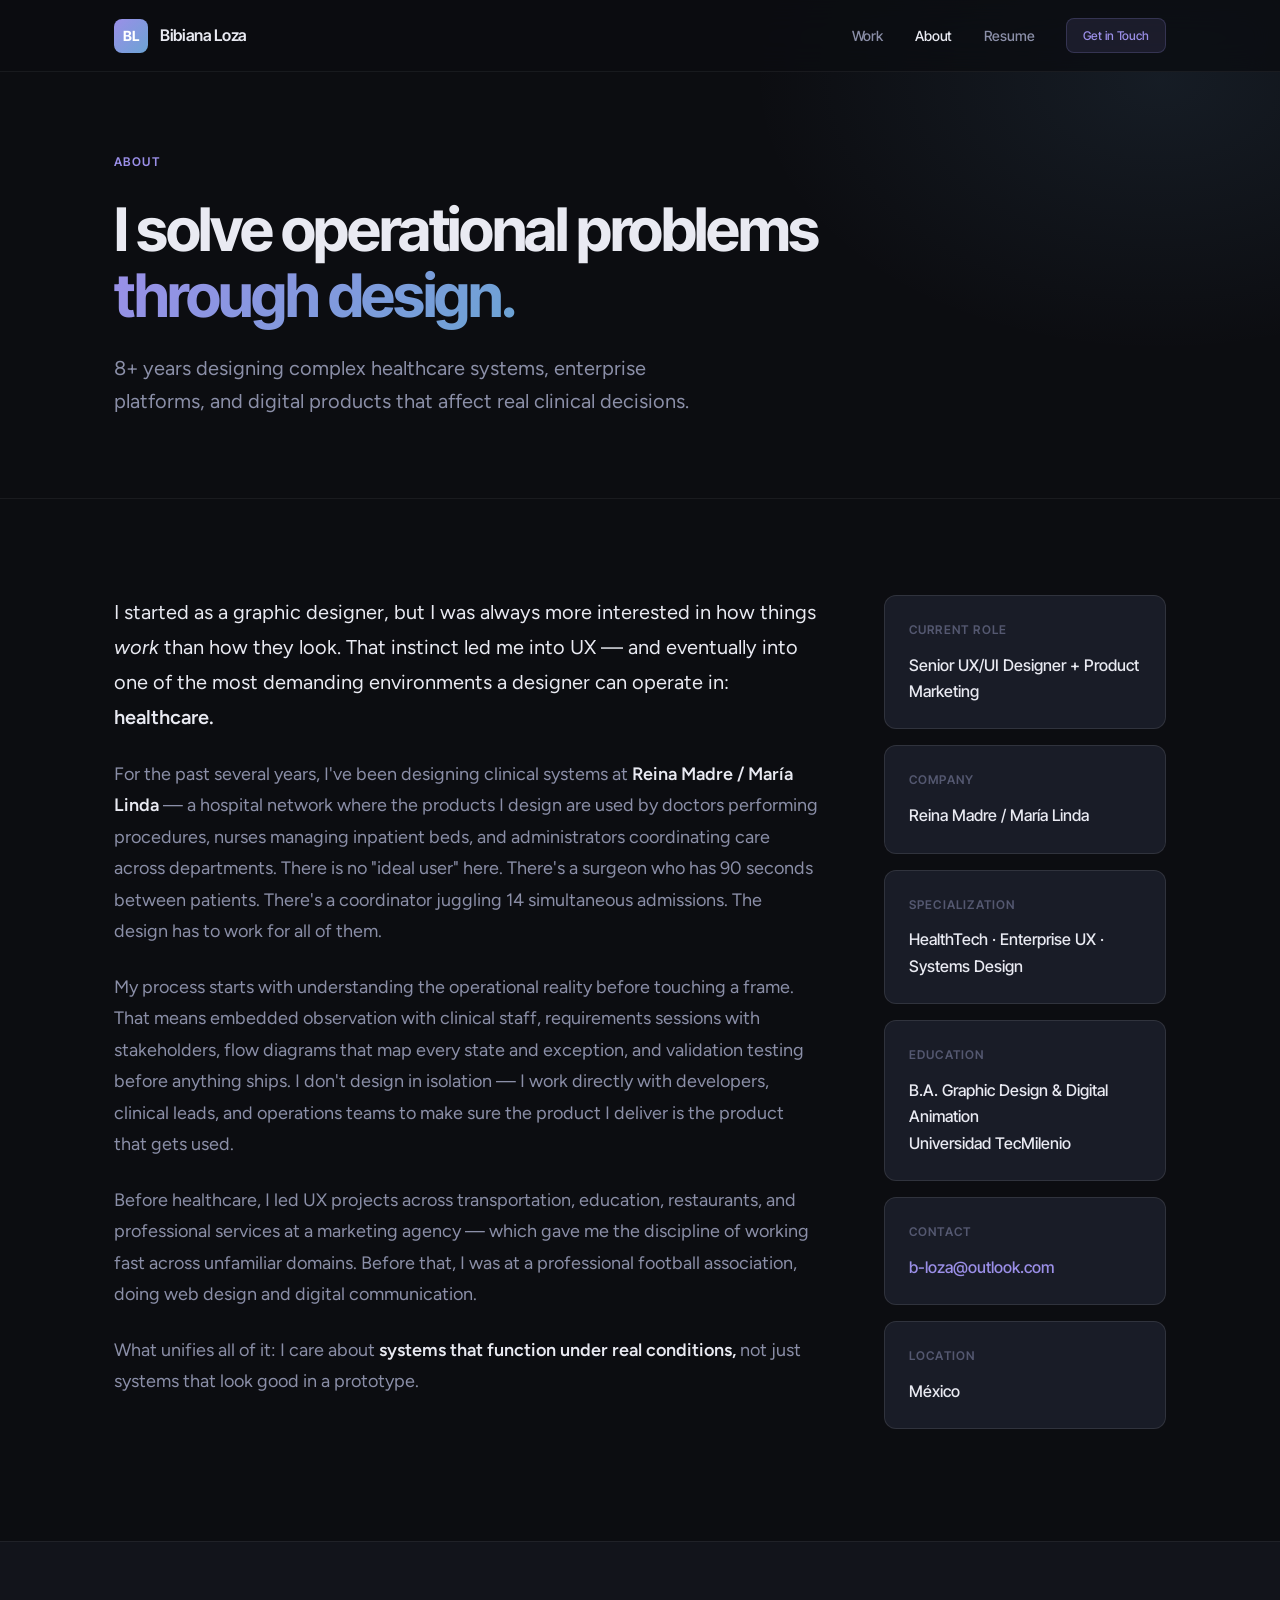
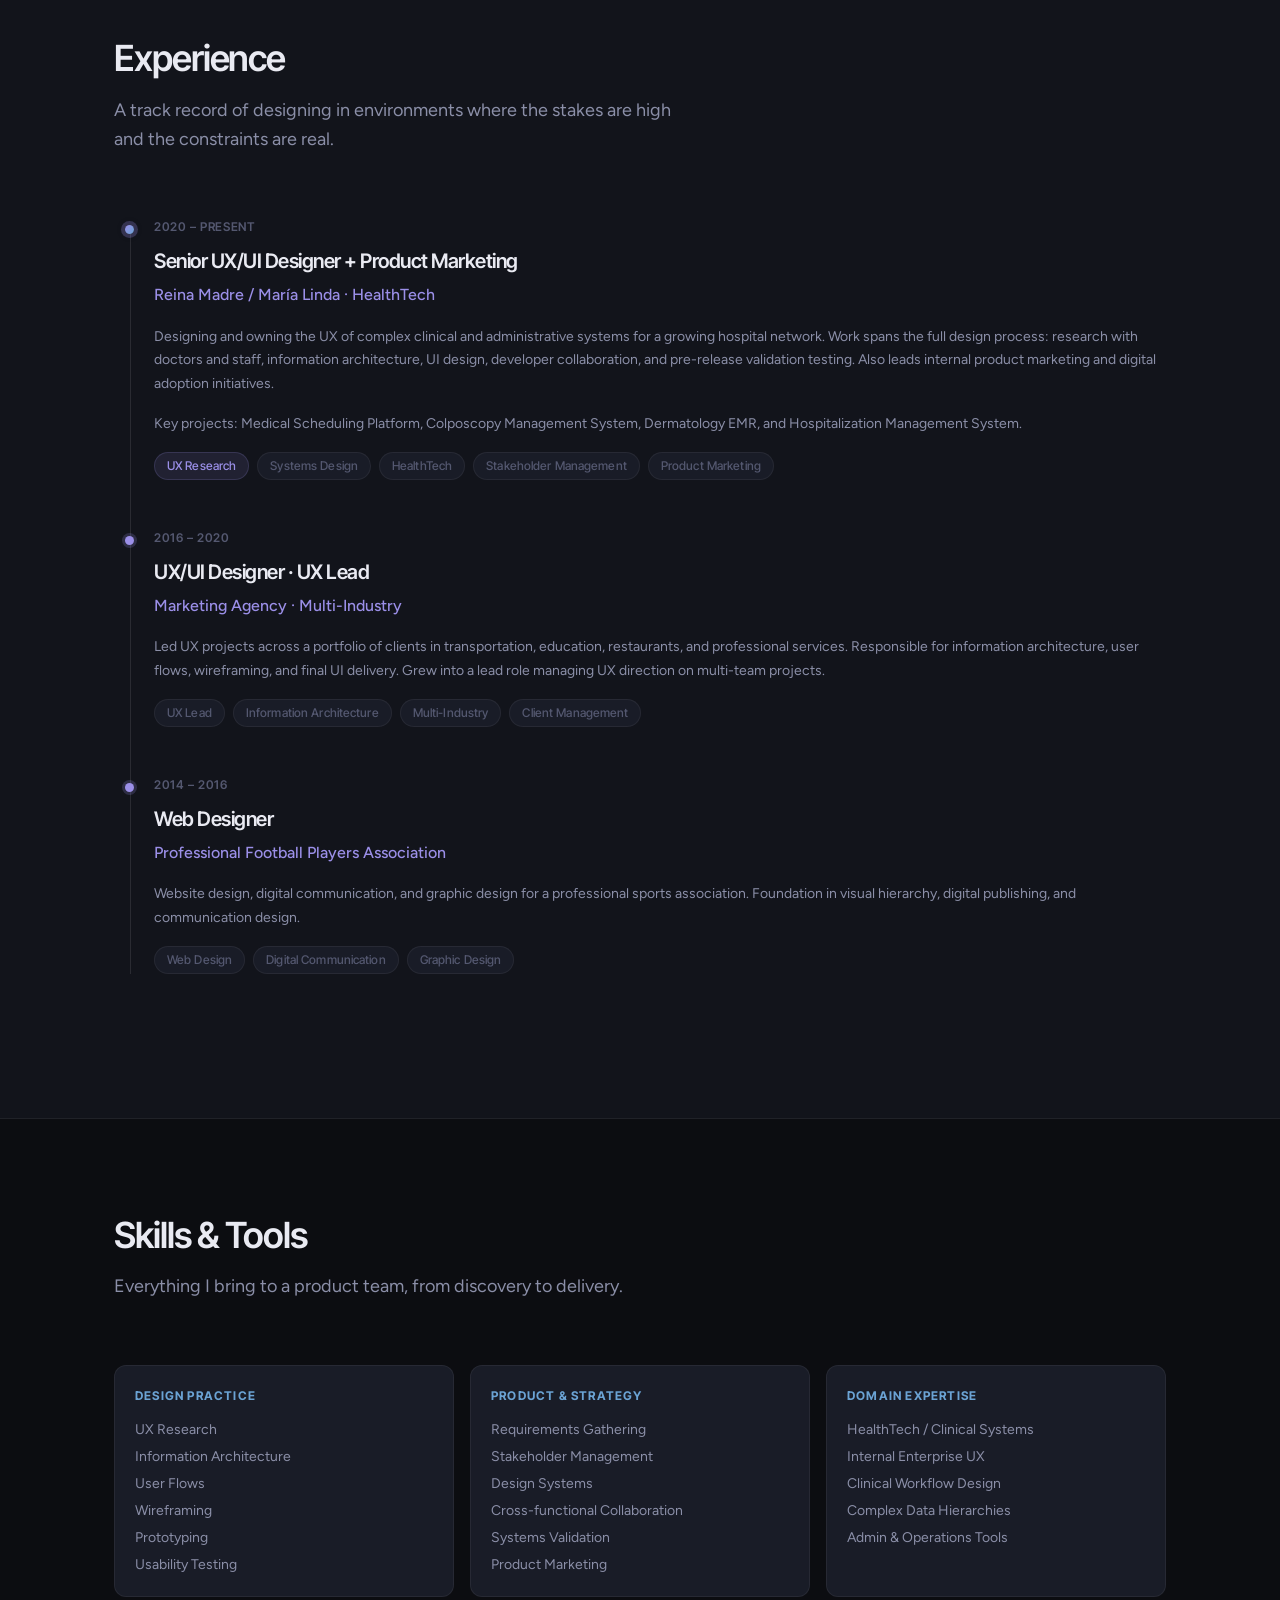
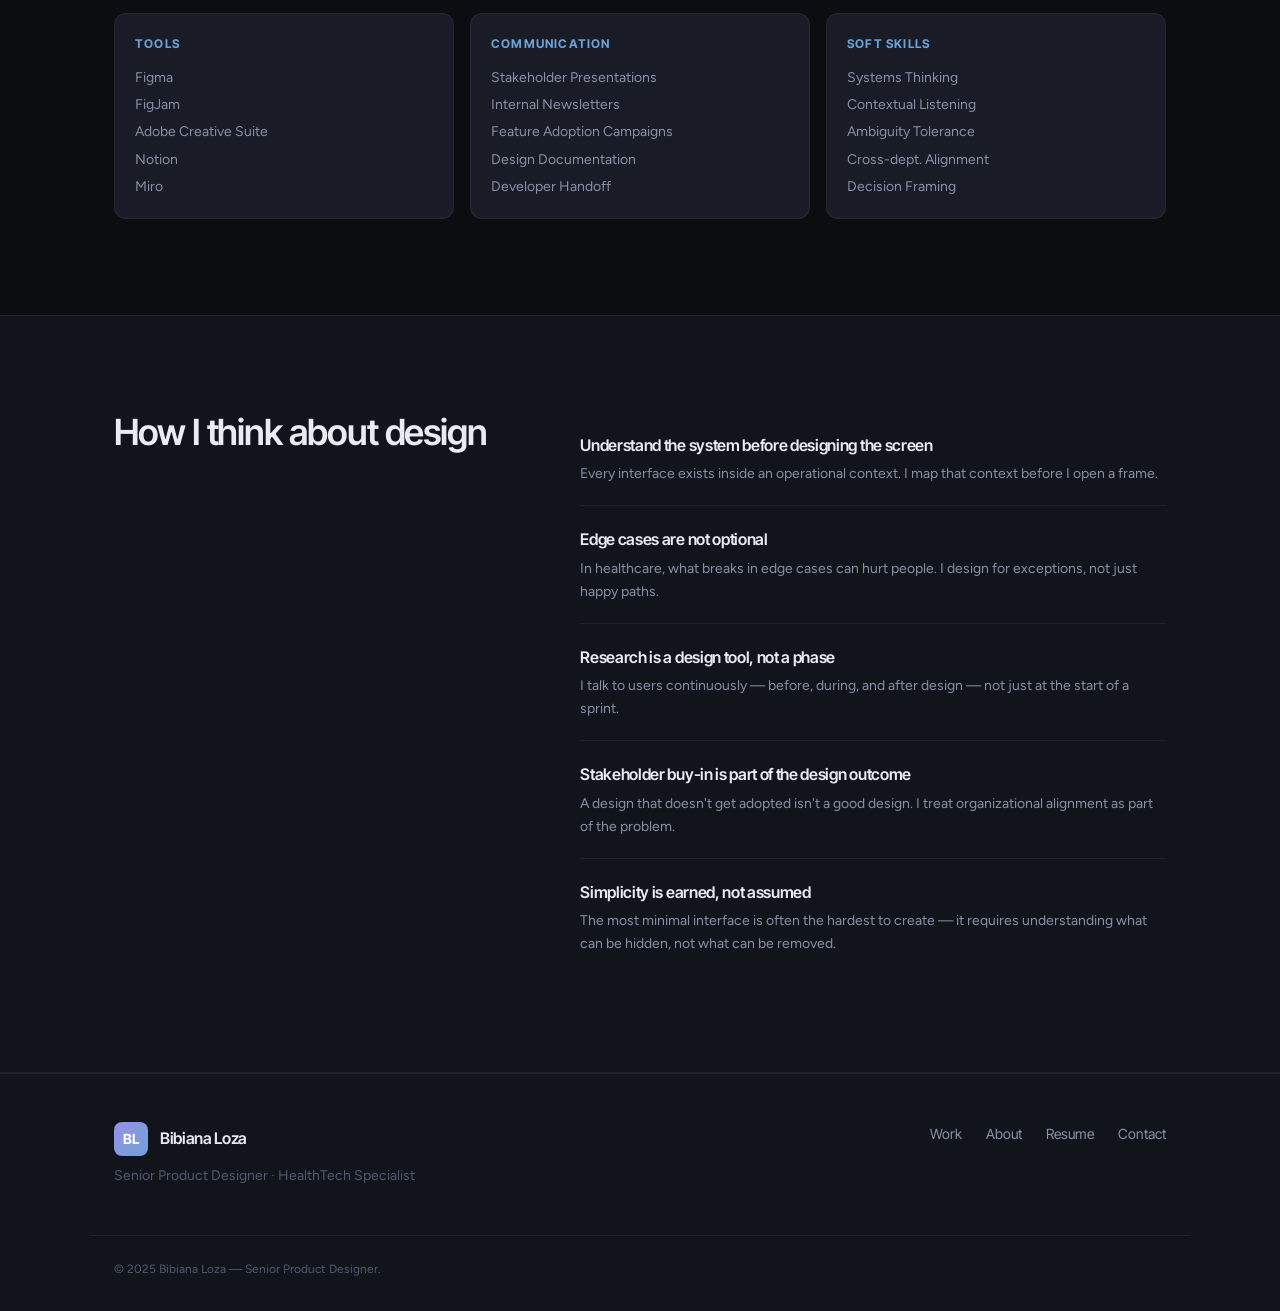
==== about.html @ f8660adf "[feature] Add basic portfolio structure" ====
<!DOCTYPE html>
<html lang="en">
<head>
  <meta charset="UTF-8">
  <meta name="viewport" content="width=device-width, initial-scale=1.0">
  <meta name="description" content="About Bibiana Loza — Senior Product Designer with 8+ years designing healthcare platforms, clinical workflows, and enterprise systems.">
  <title>About — Bibiana Loza</title>
  <link rel="preconnect" href="https://fonts.googleapis.com">
  <link rel="preconnect" href="https://fonts.gstatic.com" crossorigin>
  <link href="https://fonts.googleapis.com/css2?family=Inter+Tight:ital,wght@0,300;0,400;0,500;0,600;0,700;1,400&family=Figtree:wght@300;400;500;600;700&display=swap" rel="stylesheet">
  <link rel="stylesheet" href="css/design-system.css">
  <link rel="stylesheet" href="css/styles.css">
</head>
<body>

  <nav class="nav" id="nav">
    <div class="container nav__inner">
      <a href="index.html" class="nav__logo">
        <span class="nav__logo-mark">BL</span>
        <span class="nav__logo-name">Bibiana Loza</span>
      </a>
      <div class="nav__links">
        <a href="index.html#work" class="nav__link">Work</a>
        <a href="about.html" class="nav__link active">About</a>
        <a href="resume.html" class="nav__link">Resume</a>
        <a href="mailto:b-loza@outlook.com" class="btn btn--accent btn--sm">Get in Touch</a>
      </div>
      <button class="nav__toggle" id="navToggle" aria-label="Toggle navigation" aria-expanded="false">
        <span></span><span></span><span></span>
      </button>
    </div>
  </nav>

  <div class="nav__mobile" id="navMobile">
    <a href="index.html#work" class="nav__link">Work</a>
    <a href="about.html" class="nav__link">About</a>
    <a href="resume.html" class="nav__link">Resume</a>
    <a href="mailto:b-loza@outlook.com" class="btn btn--primary">Get in Touch</a>
  </div>

  <!-- ── Page Hero ───────────────────────────────────────────── -->
  <section class="page-hero">
    <div class="page-hero__bg"></div>
    <div class="container">
      <p class="page-hero__eyebrow fade-in">About</p>
      <h1 class="page-hero__title fade-in fade-in--delay-1">
        I solve operational problems<br>
        <span class="text-gradient">through design.</span>
      </h1>
      <p class="page-hero__sub fade-in fade-in--delay-2">
        8+ years designing complex healthcare systems, enterprise platforms,
        and digital products that affect real clinical decisions.
      </p>
    </div>
  </section>

  <!-- ── About Narrative ─────────────────────────────────────── -->
  <section class="section">
    <div class="container">
      <div class="about-grid">
        <div class="about-text fade-in">
          <p>
            I started as a graphic designer, but I was always more interested in how
            things <em>work</em> than how they look. That instinct led me into UX — and eventually
            into one of the most demanding environments a designer can operate in: <strong>healthcare.</strong>
          </p>
          <p>
            For the past several years, I've been designing clinical systems at
            <strong>Reina Madre / María Linda</strong> — a hospital network where the products I design
            are used by doctors performing procedures, nurses managing inpatient beds, and
            administrators coordinating care across departments. There is no "ideal user" here.
            There's a surgeon who has 90 seconds between patients. There's a coordinator
            juggling 14 simultaneous admissions. The design has to work for all of them.
          </p>
          <p>
            My process starts with understanding the operational reality before touching a
            frame. That means embedded observation with clinical staff, requirements sessions
            with stakeholders, flow diagrams that map every state and exception, and
            validation testing before anything ships. I don't design in isolation —
            I work directly with developers, clinical leads, and operations teams to make
            sure the product I deliver is the product that gets used.
          </p>
          <p>
            Before healthcare, I led UX projects across transportation, education, restaurants,
            and professional services at a marketing agency — which gave me the discipline of
            working fast across unfamiliar domains. Before that, I was at a professional
            football association, doing web design and digital communication.
          </p>
          <p>
            What unifies all of it: I care about <strong>systems that function under real conditions,</strong>
            not just systems that look good in a prototype.
          </p>
        </div>
        <aside class="about-sidebar fade-in fade-in--delay-1">
          <div class="info-card">
            <div class="info-card__label">Current Role</div>
            <div class="info-card__value">Senior UX/UI Designer + Product Marketing</div>
          </div>
          <div class="info-card">
            <div class="info-card__label">Company</div>
            <div class="info-card__value">Reina Madre / María Linda</div>
          </div>
          <div class="info-card">
            <div class="info-card__label">Specialization</div>
            <div class="info-card__value">HealthTech · Enterprise UX · Systems Design</div>
          </div>
          <div class="info-card">
            <div class="info-card__label">Education</div>
            <div class="info-card__value">B.A. Graphic Design & Digital Animation<br>Universidad TecMilenio</div>
          </div>
          <div class="info-card">
            <div class="info-card__label">Contact</div>
            <div class="info-card__value"><a href="mailto:b-loza@outlook.com">b-loza@outlook.com</a></div>
          </div>
          <div class="info-card">
            <div class="info-card__label">Location</div>
            <div class="info-card__value">México</div>
          </div>
        </aside>
      </div>
    </div>
  </section>

  <!-- ── Experience Timeline ─────────────────────────────────── -->
  <section class="section section--alt">
    <div class="container">
      <div class="section__header fade-in">
        <h2 class="section__title">Experience</h2>
        <p class="section__sub">A track record of designing in environments where the stakes are high and the constraints are real.</p>
      </div>

      <div class="timeline fade-in">

        <div class="timeline-item timeline-item--current">
          <div class="timeline-item__period">2020 – Present</div>
          <div class="timeline-item__role">Senior UX/UI Designer + Product Marketing</div>
          <div class="timeline-item__company">Reina Madre / María Linda · HealthTech</div>
          <p class="timeline-item__desc">
            Designing and owning the UX of complex clinical and administrative systems for a growing
            hospital network. Work spans the full design process: research with doctors and staff,
            information architecture, UI design, developer collaboration, and pre-release validation testing.
            Also leads internal product marketing and digital adoption initiatives.
          </p>
          <p class="timeline-item__desc">
            Key projects: Medical Scheduling Platform, Colposcopy Management System,
            Dermatology EMR, and Hospitalization Management System.
          </p>
          <div class="timeline-item__tags">
            <span class="tag tag--purple">UX Research</span>
            <span class="tag">Systems Design</span>
            <span class="tag">HealthTech</span>
            <span class="tag">Stakeholder Management</span>
            <span class="tag">Product Marketing</span>
          </div>
        </div>

        <div class="timeline-item">
          <div class="timeline-item__period">2016 – 2020</div>
          <div class="timeline-item__role">UX/UI Designer · UX Lead</div>
          <div class="timeline-item__company">Marketing Agency · Multi-Industry</div>
          <p class="timeline-item__desc">
            Led UX projects across a portfolio of clients in transportation, education, restaurants,
            and professional services. Responsible for information architecture, user flows,
            wireframing, and final UI delivery. Grew into a lead role managing UX direction
            on multi-team projects.
          </p>
          <div class="timeline-item__tags">
            <span class="tag">UX Lead</span>
            <span class="tag">Information Architecture</span>
            <span class="tag">Multi-Industry</span>
            <span class="tag">Client Management</span>
          </div>
        </div>

        <div class="timeline-item">
          <div class="timeline-item__period">2014 – 2016</div>
          <div class="timeline-item__role">Web Designer</div>
          <div class="timeline-item__company">Professional Football Players Association</div>
          <p class="timeline-item__desc">
            Website design, digital communication, and graphic design for a professional
            sports association. Foundation in visual hierarchy, digital publishing,
            and communication design.
          </p>
          <div class="timeline-item__tags">
            <span class="tag">Web Design</span>
            <span class="tag">Digital Communication</span>
            <span class="tag">Graphic Design</span>
          </div>
        </div>

      </div>
    </div>
  </section>

  <!-- ── Skills ──────────────────────────────────────────────── -->
  <section class="section">
    <div class="container">
      <div class="section__header fade-in">
        <h2 class="section__title">Skills &amp; Tools</h2>
        <p class="section__sub">Everything I bring to a product team, from discovery to delivery.</p>
      </div>

      <div class="skills-grid fade-in">
        <div class="skill-group">
          <div class="skill-group__title">Design Practice</div>
          <ul class="skill-group__list">
            <li class="skill-group__item">UX Research</li>
            <li class="skill-group__item">Information Architecture</li>
            <li class="skill-group__item">User Flows</li>
            <li class="skill-group__item">Wireframing</li>
            <li class="skill-group__item">Prototyping</li>
            <li class="skill-group__item">Usability Testing</li>
          </ul>
        </div>
        <div class="skill-group">
          <div class="skill-group__title">Product &amp; Strategy</div>
          <ul class="skill-group__list">
            <li class="skill-group__item">Requirements Gathering</li>
            <li class="skill-group__item">Stakeholder Management</li>
            <li class="skill-group__item">Design Systems</li>
            <li class="skill-group__item">Cross-functional Collaboration</li>
            <li class="skill-group__item">Systems Validation</li>
            <li class="skill-group__item">Product Marketing</li>
          </ul>
        </div>
        <div class="skill-group">
          <div class="skill-group__title">Domain Expertise</div>
          <ul class="skill-group__list">
            <li class="skill-group__item">HealthTech / Clinical Systems</li>
            <li class="skill-group__item">Internal Enterprise UX</li>
            <li class="skill-group__item">Clinical Workflow Design</li>
            <li class="skill-group__item">Complex Data Hierarchies</li>
            <li class="skill-group__item">Admin &amp; Operations Tools</li>
          </ul>
        </div>
        <div class="skill-group">
          <div class="skill-group__title">Tools</div>
          <ul class="skill-group__list">
            <li class="skill-group__item">Figma</li>
            <li class="skill-group__item">FigJam</li>
            <li class="skill-group__item">Adobe Creative Suite</li>
            <li class="skill-group__item">Notion</li>
            <li class="skill-group__item">Miro</li>
          </ul>
        </div>
        <div class="skill-group">
          <div class="skill-group__title">Communication</div>
          <ul class="skill-group__list">
            <li class="skill-group__item">Stakeholder Presentations</li>
            <li class="skill-group__item">Internal Newsletters</li>
            <li class="skill-group__item">Feature Adoption Campaigns</li>
            <li class="skill-group__item">Design Documentation</li>
            <li class="skill-group__item">Developer Handoff</li>
          </ul>
        </div>
        <div class="skill-group">
          <div class="skill-group__title">Soft Skills</div>
          <ul class="skill-group__list">
            <li class="skill-group__item">Systems Thinking</li>
            <li class="skill-group__item">Contextual Listening</li>
            <li class="skill-group__item">Ambiguity Tolerance</li>
            <li class="skill-group__item">Cross-dept. Alignment</li>
            <li class="skill-group__item">Decision Framing</li>
          </ul>
        </div>
      </div>
    </div>
  </section>

  <!-- ── Design Philosophy ────────────────────────────────────── -->
  <section class="section section--alt">
    <div class="container">
      <div class="two-col">
        <div class="two-col__left fade-in">
          <h2 class="section__title">How I think about design</h2>
        </div>
        <div class="two-col__right fade-in fade-in--delay-1">
          <div class="capabilities-list">
            <div class="capability-item">
              <span class="capability-item__label">Understand the system before designing the screen</span>
              <span class="capability-item__detail">Every interface exists inside an operational context. I map that context before I open a frame.</span>
            </div>
            <div class="capability-item">
              <span class="capability-item__label">Edge cases are not optional</span>
              <span class="capability-item__detail">In healthcare, what breaks in edge cases can hurt people. I design for exceptions, not just happy paths.</span>
            </div>
            <div class="capability-item">
              <span class="capability-item__label">Research is a design tool, not a phase</span>
              <span class="capability-item__detail">I talk to users continuously — before, during, and after design — not just at the start of a sprint.</span>
            </div>
            <div class="capability-item">
              <span class="capability-item__label">Stakeholder buy-in is part of the design outcome</span>
              <span class="capability-item__detail">A design that doesn't get adopted isn't a good design. I treat organizational alignment as part of the problem.</span>
            </div>
            <div class="capability-item">
              <span class="capability-item__label">Simplicity is earned, not assumed</span>
              <span class="capability-item__detail">The most minimal interface is often the hardest to create — it requires understanding what can be hidden, not what can be removed.</span>
            </div>
          </div>
        </div>
      </div>
    </div>
  </section>

  <!-- ── Footer ─────────────────────────────────────────────── -->
  <footer class="footer">
    <div class="container footer__inner">
      <div class="footer__left">
        <a href="index.html" class="nav__logo">
          <span class="nav__logo-mark">BL</span>
          <span class="nav__logo-name">Bibiana Loza</span>
        </a>
        <p class="footer__tagline">Senior Product Designer · HealthTech Specialist</p>
      </div>
      <nav class="footer__links">
        <a href="index.html#work">Work</a>
        <a href="about.html">About</a>
        <a href="resume.html">Resume</a>
        <a href="mailto:b-loza@outlook.com">Contact</a>
      </nav>
    </div>
    <div class="container footer__bottom">
      <p>© 2025 Bibiana Loza — Senior Product Designer.</p>
    </div>
  </footer>

  <script src="js/main.js"></script>
</body>
</html>
---- css/design-system.css ----
/* ================================================================
   DESIGN SYSTEM — BIBI LOZA PORTFOLIO
   ================================================================ */

:root {
  /* Backgrounds */
  --bg:           #0C0D11;
  --surface-1:    #12141B;
  --surface-2:    #191C27;
  --surface-3:    #222535;

  /* Borders */
  --border-subtle: rgba(255,255,255,0.06);
  --border:        rgba(255,255,255,0.10);
  --border-strong: rgba(255,255,255,0.17);

  /* Text */
  --text-primary:   #E9EAF2;
  --text-secondary: #8B8FA8;
  --text-muted:     #545870;

  /* Accents */
  --purple:       #9B8FE8;
  --blue:         #6BA3D4;
  --purple-dim:   rgba(155,143,232,0.11);
  --blue-dim:     rgba(107,163,212,0.11);
  --purple-glow:  rgba(155,143,232,0.22);

  /* Gradient */
  --gradient: linear-gradient(135deg, #9B8FE8 0%, #6BA3D4 100%);

  /* Fonts */
  --font-display: 'Inter Tight', -apple-system, sans-serif;
  --font-body:    'Figtree', -apple-system, sans-serif;

  /* Scale */
  --text-xs:   0.75rem;
  --text-sm:   0.875rem;
  --text-base: 1rem;
  --text-lg:   1.125rem;
  --text-xl:   1.25rem;
  --text-2xl:  1.5rem;
  --text-3xl:  1.875rem;
  --text-4xl:  2.25rem;
  --text-5xl:  3rem;
  --text-6xl:  3.75rem;
  --text-7xl:  4.5rem;

  /* Spacing */
  --s1:  0.25rem;
  --s2:  0.5rem;
  --s3:  0.75rem;
  --s4:  1rem;
  --s5:  1.25rem;
  --s6:  1.5rem;
  --s8:  2rem;
  --s10: 2.5rem;
  --s12: 3rem;
  --s16: 4rem;
  --s20: 5rem;
  --s24: 6rem;
  --s32: 8rem;

  /* Radius */
  --r-sm:   4px;
  --r-md:   8px;
  --r-lg:   12px;
  --r-xl:   20px;
  --r-full: 9999px;

  /* Shadows */
  --shadow-sm: 0 1px 3px rgba(0,0,0,0.35);
  --shadow-md: 0 4px 16px rgba(0,0,0,0.45);
  --shadow-lg: 0 8px 32px rgba(0,0,0,0.55);
  --shadow-glow: 0 0 32px rgba(155,143,232,0.12);

  /* Motion */
  --ease: cubic-bezier(0.4,0,0.2,1);
  --fast:   150ms;
  --base:   220ms;
  --slow:   350ms;

  /* Layout */
  --container: 1100px;
  --nav-h:     72px;
}

/* ── Reset ──────────────────────────────────────────────────── */
*, *::before, *::after { box-sizing: border-box; margin: 0; padding: 0; }

html {
  scroll-behavior: smooth;
  -webkit-font-smoothing: antialiased;
  -moz-osx-font-smoothing: grayscale;
  text-rendering: optimizeLegibility;
}

body {
  background: var(--bg);
  color: var(--text-primary);
  font-family: var(--font-body);
  font-size: var(--text-base);
  line-height: 1.65;
}

img, svg { max-width: 100%; display: block; }
a { color: inherit; text-decoration: none; }
ul, ol { list-style: none; }
button { cursor: pointer; border: none; background: none; font: inherit; }

/* ── Utilities ──────────────────────────────────────────────── */
.text-gradient {
  background: var(--gradient);
  -webkit-background-clip: text;
  -webkit-text-fill-color: transparent;
  background-clip: text;
}

.text-purple { color: var(--purple); }
.text-blue   { color: var(--blue); }
.text-muted  { color: var(--text-muted); }
.text-secondary { color: var(--text-secondary); }

.font-display { font-family: var(--font-display); }

.hide-mobile { display: none; }
@media (min-width: 768px) { .hide-mobile { display: inline; } }
---- css/styles.css ----
/* ================================================================
   COMPONENT STYLES — BIBI LOZA PORTFOLIO
   ================================================================ */

/* ── Layout ─────────────────────────────────────────────────── */
.container {
  width: 100%;
  max-width: var(--container);
  margin: 0 auto;
  padding: 0 var(--s6);
}

.section {
  padding: var(--s24) 0;
}

.section--alt {
  background: var(--surface-1);
  border-top: 1px solid var(--border-subtle);
  border-bottom: 1px solid var(--border-subtle);
}

.section__header {
  margin-bottom: var(--s16);
  max-width: 560px;
}

.section__title {
  font-family: var(--font-display);
  font-size: var(--text-4xl);
  font-weight: 600;
  letter-spacing: -0.03em;
  line-height: 1.15;
  margin-bottom: var(--s4);
}

.section__sub {
  color: var(--text-secondary);
  font-size: var(--text-lg);
  line-height: 1.6;
}

/* ── Navigation ─────────────────────────────────────────────── */
.nav {
  position: fixed;
  top: 0;
  left: 0;
  right: 0;
  z-index: 100;
  height: var(--nav-h);
  background: rgba(12,13,17,0.80);
  backdrop-filter: blur(16px) saturate(160%);
  -webkit-backdrop-filter: blur(16px) saturate(160%);
  border-bottom: 1px solid var(--border-subtle);
  transition: background var(--base) var(--ease),
              border-color var(--base) var(--ease);
}

.nav.scrolled {
  background: rgba(12,13,17,0.95);
  border-color: var(--border);
}

.nav__inner {
  display: flex;
  align-items: center;
  justify-content: space-between;
  height: 100%;
}

.nav__logo {
  display: flex;
  align-items: center;
  gap: var(--s3);
  font-family: var(--font-display);
  font-weight: 600;
}

.nav__logo-mark {
  display: flex;
  align-items: center;
  justify-content: center;
  width: 34px;
  height: 34px;
  background: var(--gradient);
  border-radius: var(--r-md);
  font-size: var(--text-sm);
  font-weight: 700;
  color: #fff;
  letter-spacing: 0;
  flex-shrink: 0;
}

.nav__logo-name {
  font-size: var(--text-base);
  color: var(--text-primary);
  letter-spacing: -0.02em;
}

.nav__links {
  display: none;
  align-items: center;
  gap: var(--s8);
}

@media (min-width: 768px) {
  .nav__links { display: flex; }
}

.nav__link {
  font-size: var(--text-sm);
  font-family: var(--font-display);
  font-weight: 500;
  color: var(--text-secondary);
  transition: color var(--fast) var(--ease);
  letter-spacing: -0.01em;
}

.nav__link:hover,
.nav__link.active { color: var(--text-primary); }

.nav__toggle {
  display: flex;
  flex-direction: column;
  gap: 5px;
  padding: var(--s2);
}

.nav__toggle span {
  display: block;
  width: 22px;
  height: 1.5px;
  background: var(--text-secondary);
  transition: transform var(--base) var(--ease), opacity var(--fast) var(--ease);
}

.nav__toggle.open span:nth-child(1) { transform: translateY(6.5px) rotate(45deg); }
.nav__toggle.open span:nth-child(2) { opacity: 0; }
.nav__toggle.open span:nth-child(3) { transform: translateY(-6.5px) rotate(-45deg); }

@media (min-width: 768px) { .nav__toggle { display: none; } }

/* Mobile menu */
.nav__mobile {
  display: none;
  position: fixed;
  top: var(--nav-h);
  left: 0; right: 0;
  background: var(--surface-1);
  border-bottom: 1px solid var(--border);
  padding: var(--s6);
  flex-direction: column;
  gap: var(--s4);
  z-index: 99;
}

.nav__mobile.open { display: flex; }

.nav__mobile .nav__link {
  font-size: var(--text-lg);
  padding: var(--s2) 0;
}

/* ── Buttons ─────────────────────────────────────────────────── */
.btn {
  display: inline-flex;
  align-items: center;
  gap: var(--s2);
  font-family: var(--font-display);
  font-weight: 500;
  font-size: var(--text-sm);
  letter-spacing: -0.01em;
  border-radius: var(--r-md);
  transition: all var(--base) var(--ease);
  white-space: nowrap;
  padding: 0.625rem var(--s5);
}

.btn--primary {
  background: var(--gradient);
  color: #fff;
  box-shadow: 0 2px 12px rgba(155,143,232,0.25);
}

.btn--primary:hover {
  transform: translateY(-1px);
  box-shadow: 0 4px 20px rgba(155,143,232,0.35);
}

.btn--ghost {
  background: transparent;
  color: var(--text-secondary);
  border: 1px solid var(--border);
}

.btn--ghost:hover {
  border-color: var(--border-strong);
  color: var(--text-primary);
  background: var(--surface-2);
}

.btn--accent {
  background: var(--purple-dim);
  color: var(--purple);
  border: 1px solid rgba(155,143,232,0.2);
}

.btn--accent:hover {
  background: rgba(155,143,232,0.18);
  border-color: rgba(155,143,232,0.35);
}

.btn--sm {
  padding: 0.4rem var(--s4);
  font-size: var(--text-xs);
}

/* ── Badges & Tags ───────────────────────────────────────────── */
.badge {
  display: inline-flex;
  align-items: center;
  padding: 0.25rem var(--s3);
  border-radius: var(--r-full);
  font-family: var(--font-display);
  font-size: var(--text-xs);
  font-weight: 500;
  letter-spacing: 0.02em;
  text-transform: uppercase;
}

.badge--purple {
  background: var(--purple-dim);
  color: var(--purple);
  border: 1px solid rgba(155,143,232,0.2);
}

.badge--blue {
  background: var(--blue-dim);
  color: var(--blue);
  border: 1px solid rgba(107,163,212,0.2);
}

.badge--subtle {
  background: rgba(255,255,255,0.05);
  color: var(--text-secondary);
  border: 1px solid var(--border);
}

.tag {
  display: inline-flex;
  align-items: center;
  padding: 0.2rem var(--s3);
  border-radius: var(--r-full);
  font-size: var(--text-xs);
  font-family: var(--font-display);
  font-weight: 500;
  color: var(--text-muted);
  background: var(--surface-2);
  border: 1px solid var(--border-subtle);
  letter-spacing: 0.01em;
}

.tag--purple { color: var(--purple); background: var(--purple-dim); border-color: rgba(155,143,232,0.18); }
.tag--blue   { color: var(--blue);   background: var(--blue-dim);   border-color: rgba(107,163,212,0.18); }

/* ── Hero ────────────────────────────────────────────────────── */
.hero {
  position: relative;
  padding-top: calc(var(--nav-h) + var(--s24));
  padding-bottom: var(--s24);
  overflow: hidden;
}

.hero__bg-effect {
  position: absolute;
  top: 0; left: 50%;
  transform: translateX(-50%);
  width: 900px;
  height: 600px;
  background: radial-gradient(ellipse at 50% 0%,
    rgba(155,143,232,0.12) 0%,
    rgba(107,163,212,0.06) 40%,
    transparent 70%);
  pointer-events: none;
  z-index: 0;
}

.hero .container { position: relative; z-index: 1; }

.hero__eyebrow {
  display: flex;
  flex-wrap: wrap;
  align-items: center;
  gap: var(--s2);
  margin-bottom: var(--s8);
}

.hero__headline {
  font-family: var(--font-display);
  font-size: clamp(var(--text-4xl), 6vw, var(--text-7xl));
  font-weight: 700;
  letter-spacing: -0.04em;
  line-height: 1.08;
  margin-bottom: var(--s8);
  max-width: 820px;
}

.hero__body {
  font-size: clamp(var(--text-base), 2vw, var(--text-xl));
  color: var(--text-secondary);
  line-height: 1.65;
  margin-bottom: var(--s10);
  max-width: 580px;
}

.hero__actions {
  display: flex;
  flex-wrap: wrap;
  gap: var(--s3);
}

/* ── Expertise Strip ─────────────────────────────────────────── */
.expertise-strip {
  padding: var(--s16) 0;
  border-top: 1px solid var(--border-subtle);
  border-bottom: 1px solid var(--border-subtle);
  background: var(--surface-1);
}

.expertise-strip__grid {
  display: grid;
  grid-template-columns: repeat(2, 1fr);
  gap: var(--s8);
}

@media (min-width: 768px) {
  .expertise-strip__grid { grid-template-columns: repeat(4, 1fr); }
}

.expertise-item {
  padding: var(--s6);
  border-radius: var(--r-lg);
  border: 1px solid var(--border-subtle);
  background: var(--surface-2);
  transition: border-color var(--base) var(--ease), background var(--base) var(--ease);
}

.expertise-item:hover {
  border-color: var(--border);
  background: var(--surface-3);
}

.expertise-item__icon {
  font-size: var(--text-2xl);
  margin-bottom: var(--s4);
  color: var(--purple);
  line-height: 1;
}

.expertise-item__title {
  font-family: var(--font-display);
  font-size: var(--text-base);
  font-weight: 600;
  letter-spacing: -0.02em;
  margin-bottom: var(--s2);
  color: var(--text-primary);
}

.expertise-item__text {
  font-size: var(--text-sm);
  color: var(--text-secondary);
  line-height: 1.55;
}

/* ── Metrics Strip ───────────────────────────────────────────── */
.metrics-strip {
  padding: var(--s16) 0;
}

.metrics-strip__grid {
  display: grid;
  grid-template-columns: repeat(2, 1fr);
  gap: var(--s1);
}

@media (min-width: 768px) {
  .metrics-strip__grid { grid-template-columns: repeat(4, 1fr); }
}

.metric-item {
  padding: var(--s8) var(--s6);
  text-align: center;
}

.metric-item__value {
  font-family: var(--font-display);
  font-size: var(--text-5xl);
  font-weight: 700;
  letter-spacing: -0.04em;
  line-height: 1;
  margin-bottom: var(--s2);
}

.metric-item__label {
  font-size: var(--text-sm);
  color: var(--text-muted);
  letter-spacing: 0.01em;
}

/* ── Project Grid ────────────────────────────────────────────── */
.projects-grid {
  display: grid;
  grid-template-columns: 1fr;
  gap: var(--s6);
}

@media (min-width: 768px) {
  .projects-grid {
    grid-template-columns: repeat(2, 1fr);
  }
  .project-card--wide {
    grid-column: 1 / -1;
    display: grid;
    grid-template-columns: 1fr 1fr;
  }
}

.project-card {
  display: block;
  border-radius: var(--r-xl);
  border: 1px solid var(--border);
  background: var(--surface-1);
  overflow: hidden;
  transition: border-color var(--base) var(--ease),
              transform var(--slow) var(--ease),
              box-shadow var(--slow) var(--ease);
}

.project-card:hover {
  border-color: var(--border-strong);
  transform: translateY(-3px);
  box-shadow: var(--shadow-lg);
}

.project-card__image {
  aspect-ratio: 16/9;
  position: relative;
  overflow: hidden;
}

.project-card--wide .project-card__image {
  aspect-ratio: auto;
}

.project-card__image--1 { background: linear-gradient(135deg, #1a1830 0%, #1c2540 100%); }
.project-card__image--2 { background: linear-gradient(135deg, #0f2030 0%, #1a2535 100%); }
.project-card__image--3 { background: linear-gradient(135deg, #1e1630 0%, #221c40 100%); }

.project-card__image-placeholder {
  width: 100%;
  height: 100%;
  display: flex;
  align-items: center;
  justify-content: center;
  min-height: 200px;
}

.project-card__icon {
  font-size: 4rem;
  opacity: 0.15;
  color: var(--purple);
}

.project-card__body {
  padding: var(--s6) var(--s8);
}

.project-card__meta {
  display: flex;
  flex-wrap: wrap;
  gap: var(--s2);
  margin-bottom: var(--s4);
}

.project-card__title {
  font-family: var(--font-display);
  font-size: var(--text-xl);
  font-weight: 600;
  letter-spacing: -0.025em;
  line-height: 1.25;
  margin-bottom: var(--s3);
  color: var(--text-primary);
}

.project-card__desc {
  font-size: var(--text-sm);
  color: var(--text-secondary);
  line-height: 1.65;
  margin-bottom: var(--s5);
}

.project-card__metric {
  font-size: var(--text-sm);
  color: var(--text-secondary);
  margin-bottom: var(--s5);
  padding: var(--s3) var(--s4);
  background: var(--surface-2);
  border-radius: var(--r-md);
  border-left: 2px solid var(--purple);
}

.metric-highlight {
  font-family: var(--font-display);
  font-weight: 700;
  color: var(--purple);
}

.project-card__cta {
  font-family: var(--font-display);
  font-size: var(--text-sm);
  font-weight: 500;
  color: var(--text-muted);
  display: flex;
  align-items: center;
  gap: var(--s2);
  transition: color var(--fast) var(--ease);
}

.project-card:hover .project-card__cta { color: var(--purple); }

.arrow {
  transition: transform var(--base) var(--ease);
}

.project-card:hover .arrow { transform: translateX(4px); }

/* ── Two Column ──────────────────────────────────────────────── */
.two-col {
  display: grid;
  grid-template-columns: 1fr;
  gap: var(--s12);
}

@media (min-width: 900px) {
  .two-col { grid-template-columns: 1fr 1.4fr; align-items: start; }
}

/* ── Capabilities List ───────────────────────────────────────── */
.capabilities-list {
  display: flex;
  flex-direction: column;
  gap: 0;
}

.capability-item {
  display: flex;
  flex-direction: column;
  gap: var(--s1);
  padding: var(--s5) 0;
  border-bottom: 1px solid var(--border-subtle);
}

.capability-item:last-child { border-bottom: none; }

.capability-item__label {
  font-family: var(--font-display);
  font-size: var(--text-base);
  font-weight: 600;
  color: var(--text-primary);
  letter-spacing: -0.02em;
}

.capability-item__detail {
  font-size: var(--text-sm);
  color: var(--text-secondary);
}

.body-large {
  font-size: var(--text-lg);
  color: var(--text-secondary);
  line-height: 1.7;
  margin-top: var(--s6);
}

/* ── CTA Section ─────────────────────────────────────────────── */
.cta-section {
  padding: var(--s24) 0;
}

.cta-box {
  background: var(--surface-1);
  border: 1px solid var(--border);
  border-radius: var(--r-2xl, 28px);
  padding: var(--s16);
  text-align: center;
  position: relative;
  overflow: hidden;
}

.cta-box::before {
  content: '';
  position: absolute;
  top: 0; left: 50%;
  transform: translateX(-50%);
  width: 600px;
  height: 300px;
  background: radial-gradient(ellipse at 50% -20%, rgba(155,143,232,0.12) 0%, transparent 60%);
  pointer-events: none;
}

.cta-box__title {
  font-family: var(--font-display);
  font-size: clamp(var(--text-2xl), 4vw, var(--text-4xl));
  font-weight: 600;
  letter-spacing: -0.03em;
  margin-bottom: var(--s4);
  position: relative;
}

.cta-box__body {
  color: var(--text-secondary);
  font-size: var(--text-lg);
  margin-bottom: var(--s8);
  position: relative;
}

/* ── Footer ──────────────────────────────────────────────────── */
.footer {
  border-top: 1px solid var(--border-subtle);
  background: var(--surface-1);
  padding: var(--s12) 0 var(--s8);
}

.footer__inner {
  display: flex;
  flex-wrap: wrap;
  align-items: flex-start;
  justify-content: space-between;
  gap: var(--s8);
  margin-bottom: var(--s12);
}

.footer__tagline {
  font-size: var(--text-sm);
  color: var(--text-muted);
  margin-top: var(--s2);
}

.footer__links {
  display: flex;
  flex-wrap: wrap;
  gap: var(--s6);
}

.footer__links a {
  font-size: var(--text-sm);
  color: var(--text-secondary);
  font-family: var(--font-display);
  transition: color var(--fast) var(--ease);
}

.footer__links a:hover { color: var(--text-primary); }

.footer__bottom {
  border-top: 1px solid var(--border-subtle);
  padding-top: var(--s6);
}

.footer__bottom p {
  font-size: var(--text-xs);
  color: var(--text-muted);
}

/* ── About Page ──────────────────────────────────────────────── */
.page-hero {
  padding-top: calc(var(--nav-h) + var(--s20));
  padding-bottom: var(--s20);
  border-bottom: 1px solid var(--border-subtle);
  position: relative;
  overflow: hidden;
}

.page-hero__bg {
  position: absolute;
  top: 0; right: 0;
  width: 600px; height: 400px;
  background: radial-gradient(ellipse at 80% 20%, rgba(107,163,212,0.10) 0%, transparent 60%);
  pointer-events: none;
}

.page-hero .container { position: relative; z-index: 1; }

.page-hero__eyebrow {
  font-family: var(--font-display);
  font-size: var(--text-xs);
  font-weight: 600;
  letter-spacing: 0.12em;
  text-transform: uppercase;
  color: var(--purple);
  margin-bottom: var(--s6);
}

.page-hero__title {
  font-family: var(--font-display);
  font-size: clamp(var(--text-4xl), 5vw, var(--text-6xl));
  font-weight: 700;
  letter-spacing: -0.04em;
  line-height: 1.1;
  margin-bottom: var(--s6);
  max-width: 720px;
}

.page-hero__sub {
  font-size: var(--text-xl);
  color: var(--text-secondary);
  line-height: 1.65;
  max-width: 580px;
}

/* ── About Narrative ─────────────────────────────────────────── */
.about-grid {
  display: grid;
  grid-template-columns: 1fr;
  gap: var(--s16);
}

@media (min-width: 900px) {
  .about-grid { grid-template-columns: 2.5fr 1fr; align-items: start; }
}

.about-text p {
  font-size: var(--text-lg);
  color: var(--text-secondary);
  line-height: 1.75;
  margin-bottom: var(--s6);
}

.about-text p:first-child {
  font-size: var(--text-xl);
  color: var(--text-primary);
}

.about-text strong { color: var(--text-primary); font-weight: 600; }

.about-sidebar {
  position: sticky;
  top: calc(var(--nav-h) + var(--s8));
}

.info-card {
  background: var(--surface-2);
  border: 1px solid var(--border);
  border-radius: var(--r-lg);
  padding: var(--s6);
  margin-bottom: var(--s4);
}

.info-card__label {
  font-family: var(--font-display);
  font-size: var(--text-xs);
  font-weight: 600;
  letter-spacing: 0.1em;
  text-transform: uppercase;
  color: var(--text-muted);
  margin-bottom: var(--s3);
}

.info-card__value {
  font-family: var(--font-display);
  font-size: var(--text-base);
  font-weight: 500;
  color: var(--text-primary);
}

.info-card__value a { color: var(--purple); }

/* ── Timeline ────────────────────────────────────────────────── */
.timeline {
  position: relative;
  padding-left: var(--s10);
}

.timeline::before {
  content: '';
  position: absolute;
  left: var(--s4);
  top: 8px;
  bottom: 0;
  width: 1px;
  background: var(--border);
}

.timeline-item {
  position: relative;
  margin-bottom: var(--s12);
}

.timeline-item::before {
  content: '';
  position: absolute;
  left: calc(-1 * var(--s6) - 5px);
  top: 8px;
  width: 9px;
  height: 9px;
  border-radius: 50%;
  background: var(--purple);
  box-shadow: 0 0 0 3px rgba(155,143,232,0.2);
}

.timeline-item--current::before {
  background: var(--gradient);
  box-shadow: 0 0 0 4px rgba(155,143,232,0.25), var(--shadow-glow);
}

.timeline-item__period {
  font-family: var(--font-display);
  font-size: var(--text-xs);
  font-weight: 600;
  color: var(--text-muted);
  letter-spacing: 0.05em;
  text-transform: uppercase;
  margin-bottom: var(--s2);
}

.timeline-item__role {
  font-family: var(--font-display);
  font-size: var(--text-xl);
  font-weight: 600;
  letter-spacing: -0.025em;
  margin-bottom: var(--s1);
  color: var(--text-primary);
}

.timeline-item__company {
  font-size: var(--text-base);
  color: var(--purple);
  margin-bottom: var(--s4);
  font-weight: 500;
}

.timeline-item__desc {
  font-size: var(--text-sm);
  color: var(--text-secondary);
  line-height: 1.7;
  margin-bottom: var(--s4);
}

.timeline-item__tags {
  display: flex;
  flex-wrap: wrap;
  gap: var(--s2);
}

/* ── Skills Grid ─────────────────────────────────────────────── */
.skills-grid {
  display: grid;
  grid-template-columns: repeat(2, 1fr);
  gap: var(--s4);
}

@media (min-width: 768px) {
  .skills-grid { grid-template-columns: repeat(3, 1fr); }
}

.skill-group {
  background: var(--surface-2);
  border: 1px solid var(--border-subtle);
  border-radius: var(--r-lg);
  padding: var(--s5);
}

.skill-group__title {
  font-family: var(--font-display);
  font-size: var(--text-xs);
  font-weight: 700;
  letter-spacing: 0.1em;
  text-transform: uppercase;
  color: var(--blue);
  margin-bottom: var(--s3);
}

.skill-group__list {
  display: flex;
  flex-direction: column;
  gap: var(--s1);
}

.skill-group__item {
  font-size: var(--text-sm);
  color: var(--text-secondary);
}

/* ── Case Study ──────────────────────────────────────────────── */
.cs-hero {
  padding-top: calc(var(--nav-h) + var(--s20));
  padding-bottom: var(--s16);
  background: var(--surface-1);
  border-bottom: 1px solid var(--border-subtle);
}

.cs-hero__back {
  display: inline-flex;
  align-items: center;
  gap: var(--s2);
  font-family: var(--font-display);
  font-size: var(--text-sm);
  color: var(--text-muted);
  margin-bottom: var(--s8);
  transition: color var(--fast) var(--ease);
}

.cs-hero__back:hover { color: var(--text-secondary); }

.cs-hero__category {
  font-family: var(--font-display);
  font-size: var(--text-xs);
  font-weight: 700;
  letter-spacing: 0.12em;
  text-transform: uppercase;
  color: var(--purple);
  margin-bottom: var(--s4);
}

.cs-hero__title {
  font-family: var(--font-display);
  font-size: clamp(var(--text-3xl), 5vw, var(--text-6xl));
  font-weight: 700;
  letter-spacing: -0.04em;
  line-height: 1.1;
  margin-bottom: var(--s6);
  max-width: 800px;
}

.cs-hero__summary {
  font-size: var(--text-xl);
  color: var(--text-secondary);
  line-height: 1.65;
  max-width: 640px;
  margin-bottom: var(--s10);
}

.cs-meta-grid {
  display: grid;
  grid-template-columns: repeat(2, 1fr);
  gap: var(--s4);
  max-width: 640px;
}

@media (min-width: 600px) {
  .cs-meta-grid { grid-template-columns: repeat(4, 1fr); }
}

.cs-meta-item__label {
  font-family: var(--font-display);
  font-size: var(--text-xs);
  font-weight: 600;
  letter-spacing: 0.08em;
  text-transform: uppercase;
  color: var(--text-muted);
  margin-bottom: var(--s1);
}

.cs-meta-item__value {
  font-family: var(--font-display);
  font-size: var(--text-base);
  font-weight: 500;
  color: var(--text-primary);
}

/* Case Study Content */
.cs-content {
  padding: var(--s20) 0;
}

.cs-layout {
  display: grid;
  grid-template-columns: 1fr;
  gap: var(--s12);
}

@media (min-width: 1024px) {
  .cs-layout { grid-template-columns: 220px 1fr; gap: var(--s16); }
}

.cs-toc {
  display: none;
}

@media (min-width: 1024px) {
  .cs-toc {
    display: block;
    position: sticky;
    top: calc(var(--nav-h) + var(--s8));
    align-self: start;
  }
}

.cs-toc__label {
  font-family: var(--font-display);
  font-size: var(--text-xs);
  font-weight: 700;
  letter-spacing: 0.1em;
  text-transform: uppercase;
  color: var(--text-muted);
  margin-bottom: var(--s4);
}

.cs-toc__link {
  display: block;
  font-size: var(--text-sm);
  color: var(--text-muted);
  padding: var(--s2) 0;
  border-left: 2px solid var(--border);
  padding-left: var(--s4);
  transition: all var(--fast) var(--ease);
  font-family: var(--font-display);
}

.cs-toc__link:hover,
.cs-toc__link.active {
  color: var(--purple);
  border-left-color: var(--purple);
}

.cs-body { max-width: 720px; }

.cs-section {
  margin-bottom: var(--s16);
  padding-bottom: var(--s16);
  border-bottom: 1px solid var(--border-subtle);
}

.cs-section:last-child { border-bottom: none; }

.cs-section__label {
  font-family: var(--font-display);
  font-size: var(--text-xs);
  font-weight: 700;
  letter-spacing: 0.12em;
  text-transform: uppercase;
  color: var(--purple);
  margin-bottom: var(--s4);
}

.cs-section__title {
  font-family: var(--font-display);
  font-size: var(--text-3xl);
  font-weight: 600;
  letter-spacing: -0.03em;
  line-height: 1.2;
  margin-bottom: var(--s6);
  color: var(--text-primary);
}

.cs-section p {
  font-size: var(--text-base);
  color: var(--text-secondary);
  line-height: 1.8;
  margin-bottom: var(--s5);
}

.cs-section h4 {
  font-family: var(--font-display);
  font-size: var(--text-lg);
  font-weight: 600;
  color: var(--text-primary);
  letter-spacing: -0.02em;
  margin-top: var(--s8);
  margin-bottom: var(--s3);
}

.cs-section ul {
  list-style: none;
  display: flex;
  flex-direction: column;
  gap: var(--s3);
  margin-bottom: var(--s5);
}

.cs-section ul li {
  position: relative;
  padding-left: var(--s5);
  font-size: var(--text-base);
  color: var(--text-secondary);
  line-height: 1.65;
}

.cs-section ul li::before {
  content: '·';
  position: absolute;
  left: 0;
  color: var(--purple);
  font-weight: 700;
}

.image-block {
  background: var(--surface-2);
  border: 1px solid var(--border);
  border-radius: var(--r-lg);
  padding: var(--s16) var(--s12);
  margin: var(--s8) 0;
  text-align: center;
  color: var(--text-muted);
  font-size: var(--text-sm);
  font-family: var(--font-display);
  min-height: 240px;
  display: flex;
  align-items: center;
  justify-content: center;
  flex-direction: column;
  gap: var(--s3);
}

.image-block__icon {
  font-size: 3rem;
  opacity: 0.2;
  color: var(--purple);
}

.image-block__caption {
  font-size: var(--text-xs);
  color: var(--text-muted);
  font-style: italic;
}

.insight-card {
  background: var(--purple-dim);
  border: 1px solid rgba(155,143,232,0.18);
  border-radius: var(--r-lg);
  padding: var(--s6);
  margin: var(--s6) 0;
}

.insight-card__label {
  font-family: var(--font-display);
  font-size: var(--text-xs);
  font-weight: 700;
  letter-spacing: 0.1em;
  text-transform: uppercase;
  color: var(--purple);
  margin-bottom: var(--s3);
}

.insight-card__text {
  font-size: var(--text-base);
  color: var(--text-primary);
  line-height: 1.65;
}

.outcome-grid {
  display: grid;
  grid-template-columns: repeat(2, 1fr);
  gap: var(--s4);
  margin: var(--s8) 0;
}

@media (min-width: 600px) {
  .outcome-grid { grid-template-columns: repeat(3, 1fr); }
}

.outcome-card {
  background: var(--surface-2);
  border: 1px solid var(--border);
  border-radius: var(--r-lg);
  padding: var(--s5);
  text-align: center;
}

.outcome-card__value {
  font-family: var(--font-display);
  font-size: var(--text-3xl);
  font-weight: 700;
  letter-spacing: -0.04em;
  margin-bottom: var(--s1);
}

.outcome-card__label {
  font-size: var(--text-xs);
  color: var(--text-muted);
  line-height: 1.5;
}

.process-phases {
  display: flex;
  gap: 0;
  margin: var(--s8) 0;
  border: 1px solid var(--border);
  border-radius: var(--r-lg);
  overflow: hidden;
}

.process-phase {
  flex: 1;
  padding: var(--s4);
  text-align: center;
  border-right: 1px solid var(--border);
  background: var(--surface-2);
}

.process-phase:last-child { border-right: none; }

.process-phase__num {
  font-family: var(--font-display);
  font-size: var(--text-xs);
  color: var(--text-muted);
  margin-bottom: var(--s1);
}

.process-phase__name {
  font-family: var(--font-display);
  font-size: var(--text-sm);
  font-weight: 600;
  color: var(--text-primary);
}

/* ── Resume Page ─────────────────────────────────────────────── */
.resume-page {
  padding-top: calc(var(--nav-h) + var(--s12));
  padding-bottom: var(--s24);
}

.resume-actions {
  display: flex;
  justify-content: flex-end;
  gap: var(--s3);
  margin-bottom: var(--s8);
}

.resume-doc {
  background: var(--surface-1);
  border: 1px solid var(--border);
  border-radius: var(--r-xl);
  padding: var(--s12) clamp(var(--s8), 6vw, var(--s20));
  max-width: 820px;
  margin: 0 auto;
}

.resume-header {
  margin-bottom: var(--s10);
  padding-bottom: var(--s8);
  border-bottom: 1px solid var(--border-subtle);
}

.resume-name {
  font-family: var(--font-display);
  font-size: clamp(var(--text-3xl), 5vw, var(--text-5xl));
  font-weight: 700;
  letter-spacing: -0.04em;
  margin-bottom: var(--s2);
}

.resume-title {
  font-family: var(--font-display);
  font-size: var(--text-xl);
  color: var(--purple);
  font-weight: 500;
  margin-bottom: var(--s5);
}

.resume-contact {
  display: flex;
  flex-wrap: wrap;
  gap: var(--s4);
}

.resume-contact a,
.resume-contact span {
  font-family: var(--font-display);
  font-size: var(--text-sm);
  color: var(--text-secondary);
  display: flex;
  align-items: center;
  gap: var(--s1);
  transition: color var(--fast) var(--ease);
}

.resume-contact a:hover { color: var(--purple); }

.resume-section {
  margin-bottom: var(--s10);
}

.resume-section__heading {
  font-family: var(--font-display);
  font-size: var(--text-xs);
  font-weight: 700;
  letter-spacing: 0.12em;
  text-transform: uppercase;
  color: var(--purple);
  margin-bottom: var(--s6);
  padding-bottom: var(--s3);
  border-bottom: 1px solid var(--border-subtle);
}

.resume-summary {
  font-size: var(--text-base);
  color: var(--text-secondary);
  line-height: 1.75;
}

.resume-summary strong { color: var(--text-primary); }

.resume-exp-item {
  margin-bottom: var(--s8);
  padding-bottom: var(--s8);
  border-bottom: 1px solid var(--border-subtle);
}

.resume-exp-item:last-child {
  margin-bottom: 0;
  padding-bottom: 0;
  border-bottom: none;
}

.resume-exp-header {
  display: flex;
  flex-wrap: wrap;
  justify-content: space-between;
  align-items: flex-start;
  gap: var(--s2);
  margin-bottom: var(--s1);
}

.resume-exp-role {
  font-family: var(--font-display);
  font-size: var(--text-lg);
  font-weight: 600;
  letter-spacing: -0.02em;
  color: var(--text-primary);
}

.resume-exp-period {
  font-family: var(--font-display);
  font-size: var(--text-sm);
  color: var(--text-muted);
  white-space: nowrap;
}

.resume-exp-company {
  font-size: var(--text-base);
  color: var(--blue);
  font-weight: 500;
  margin-bottom: var(--s4);
}

.resume-exp-bullets {
  display: flex;
  flex-direction: column;
  gap: var(--s2);
}

.resume-exp-bullets li {
  position: relative;
  padding-left: var(--s5);
  font-size: var(--text-sm);
  color: var(--text-secondary);
  line-height: 1.65;
}

.resume-exp-bullets li::before {
  content: '·';
  position: absolute;
  left: 0;
  color: var(--purple);
  font-weight: 700;
}

.resume-skills-grid {
  display: grid;
  grid-template-columns: repeat(2, 1fr);
  gap: var(--s4);
}

@media (min-width: 600px) {
  .resume-skills-grid { grid-template-columns: repeat(3, 1fr); }
}

.resume-skill-group__title {
  font-family: var(--font-display);
  font-size: var(--text-sm);
  font-weight: 600;
  color: var(--text-primary);
  margin-bottom: var(--s2);
  letter-spacing: -0.01em;
}

.resume-skill-group__items {
  display: flex;
  flex-direction: column;
  gap: var(--s1);
}

.resume-skill-group__items span {
  font-size: var(--text-sm);
  color: var(--text-secondary);
}

.resume-edu-item {
  display: flex;
  flex-wrap: wrap;
  justify-content: space-between;
  align-items: baseline;
  gap: var(--s2);
}

.resume-edu-degree {
  font-family: var(--font-display);
  font-size: var(--text-base);
  font-weight: 600;
  color: var(--text-primary);
}

.resume-edu-school {
  font-size: var(--text-sm);
  color: var(--text-secondary);
}

.resume-edu-year {
  font-family: var(--font-display);
  font-size: var(--text-sm);
  color: var(--text-muted);
}

/* ── Animations ──────────────────────────────────────────────── */
.fade-in {
  opacity: 0;
  transform: translateY(20px);
  transition: opacity var(--slow) var(--ease),
              transform var(--slow) var(--ease);
}

.fade-in.visible {
  opacity: 1;
  transform: translateY(0);
}

.fade-in--delay-1.visible { transition-delay: 100ms; }
.fade-in--delay-2.visible { transition-delay: 200ms; }
.fade-in--delay-3.visible { transition-delay: 300ms; }
.fade-in--delay-4.visible { transition-delay: 400ms; }

/* ── Print Styles ────────────────────────────────────────────── */
@media print {
  .nav, .resume-actions, .footer { display: none !important; }
  body { background: #fff; color: #111; }
  .resume-page { padding-top: 0; }
  .resume-doc {
    border: none;
    border-radius: 0;
    padding: 0;
    background: transparent;
  }
  .resume-name, .section__title, .resume-exp-role, .resume-edu-degree {
    color: #111 !important;
  }
  .resume-title, .resume-section__heading, .cs-section__label, .page-hero__eyebrow {
    color: #6B4FCC !important;
  }
  .resume-contact a, .resume-contact span,
  .resume-summary, .resume-exp-bullets li,
  .resume-exp-company, .resume-exp-period,
  .timeline-item__desc {
    color: #444 !important;
  }
  .resume-section__heading {
    border-color: #ddd !important;
  }
  .resume-exp-item {
    border-color: #eee !important;
  }
}
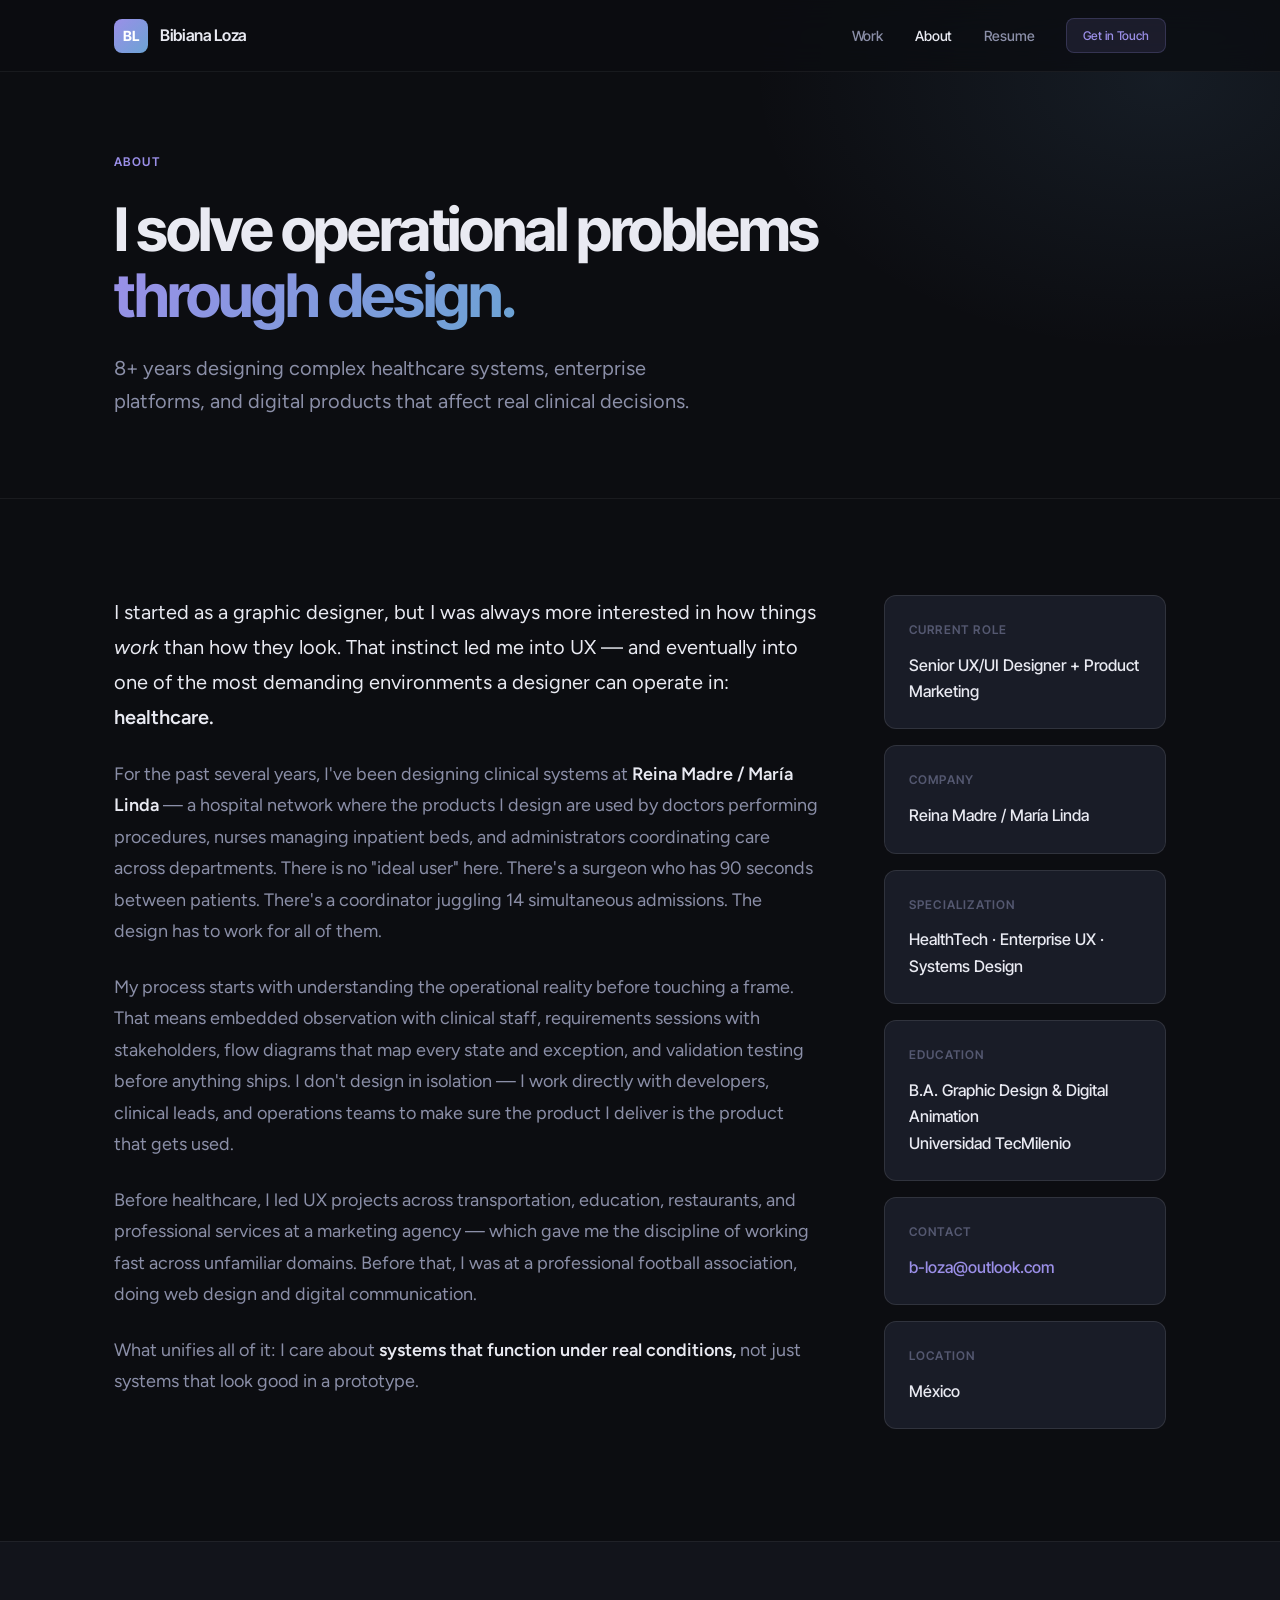
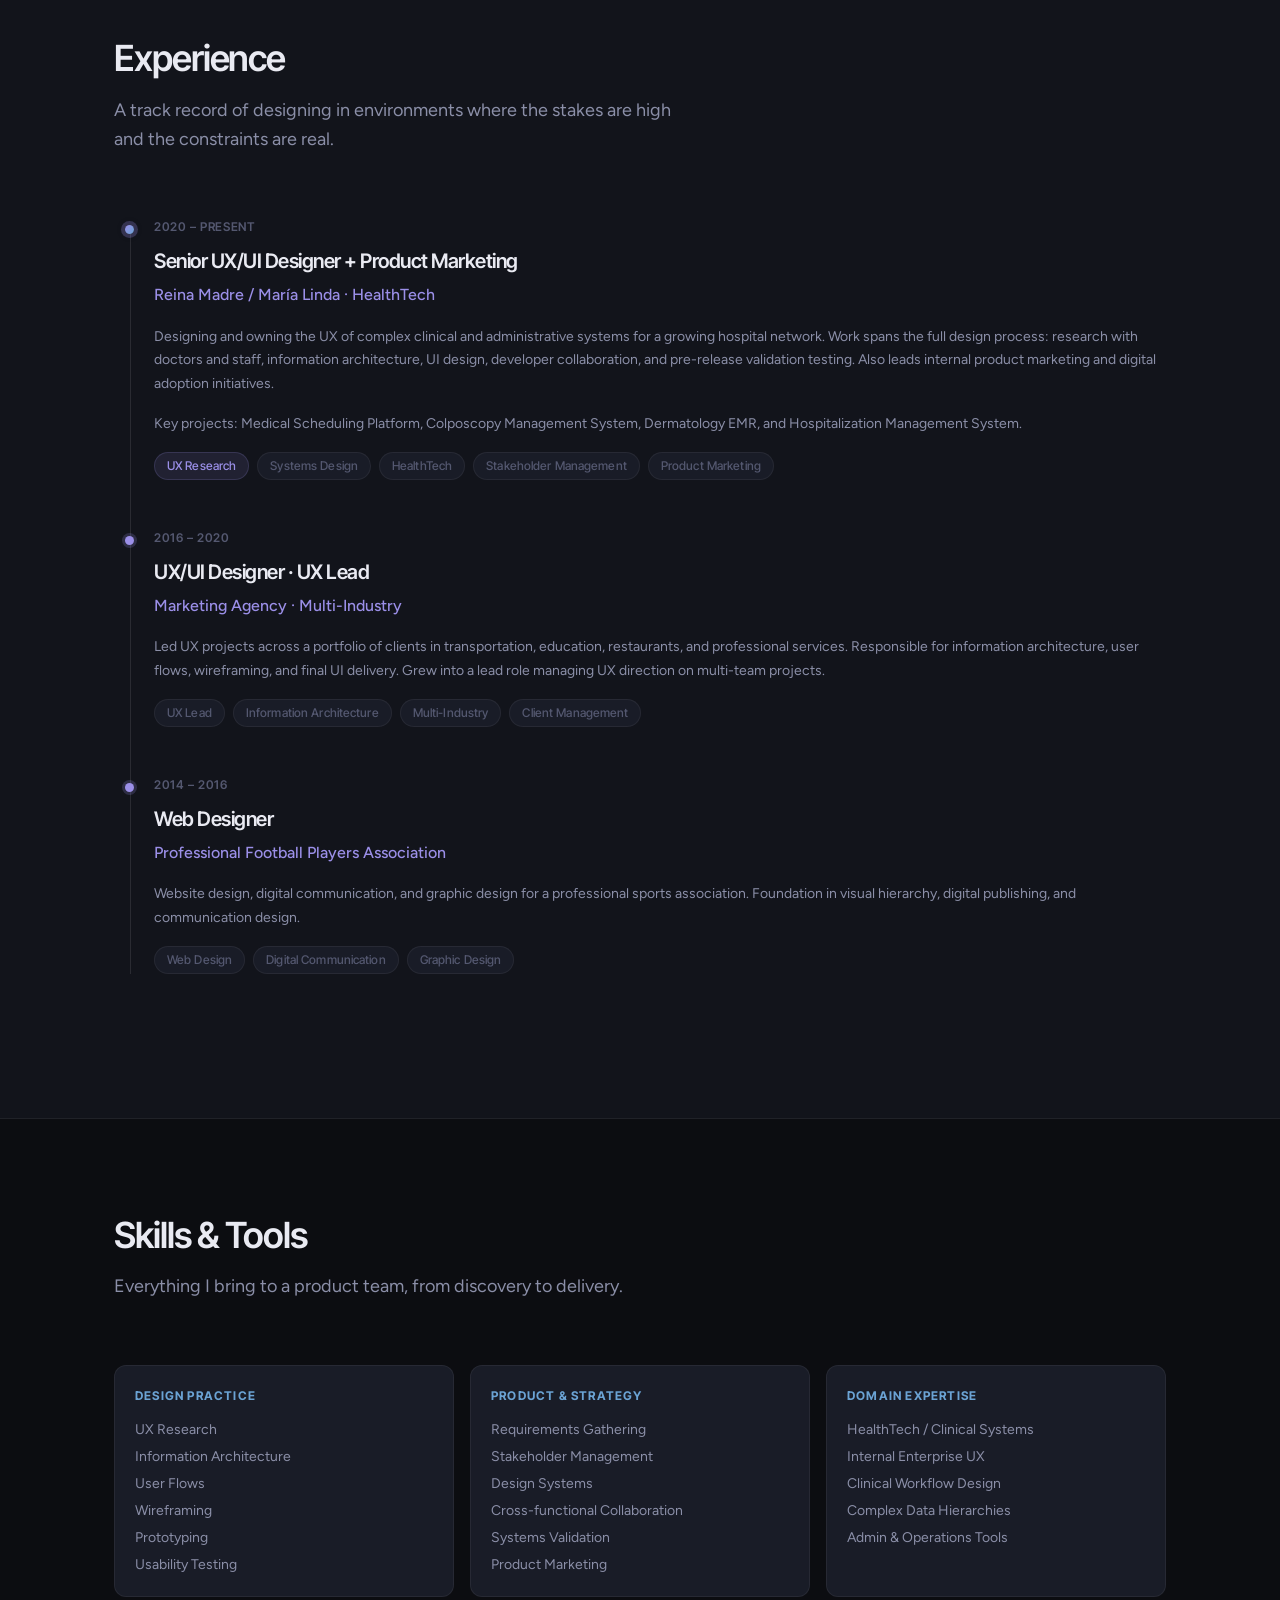
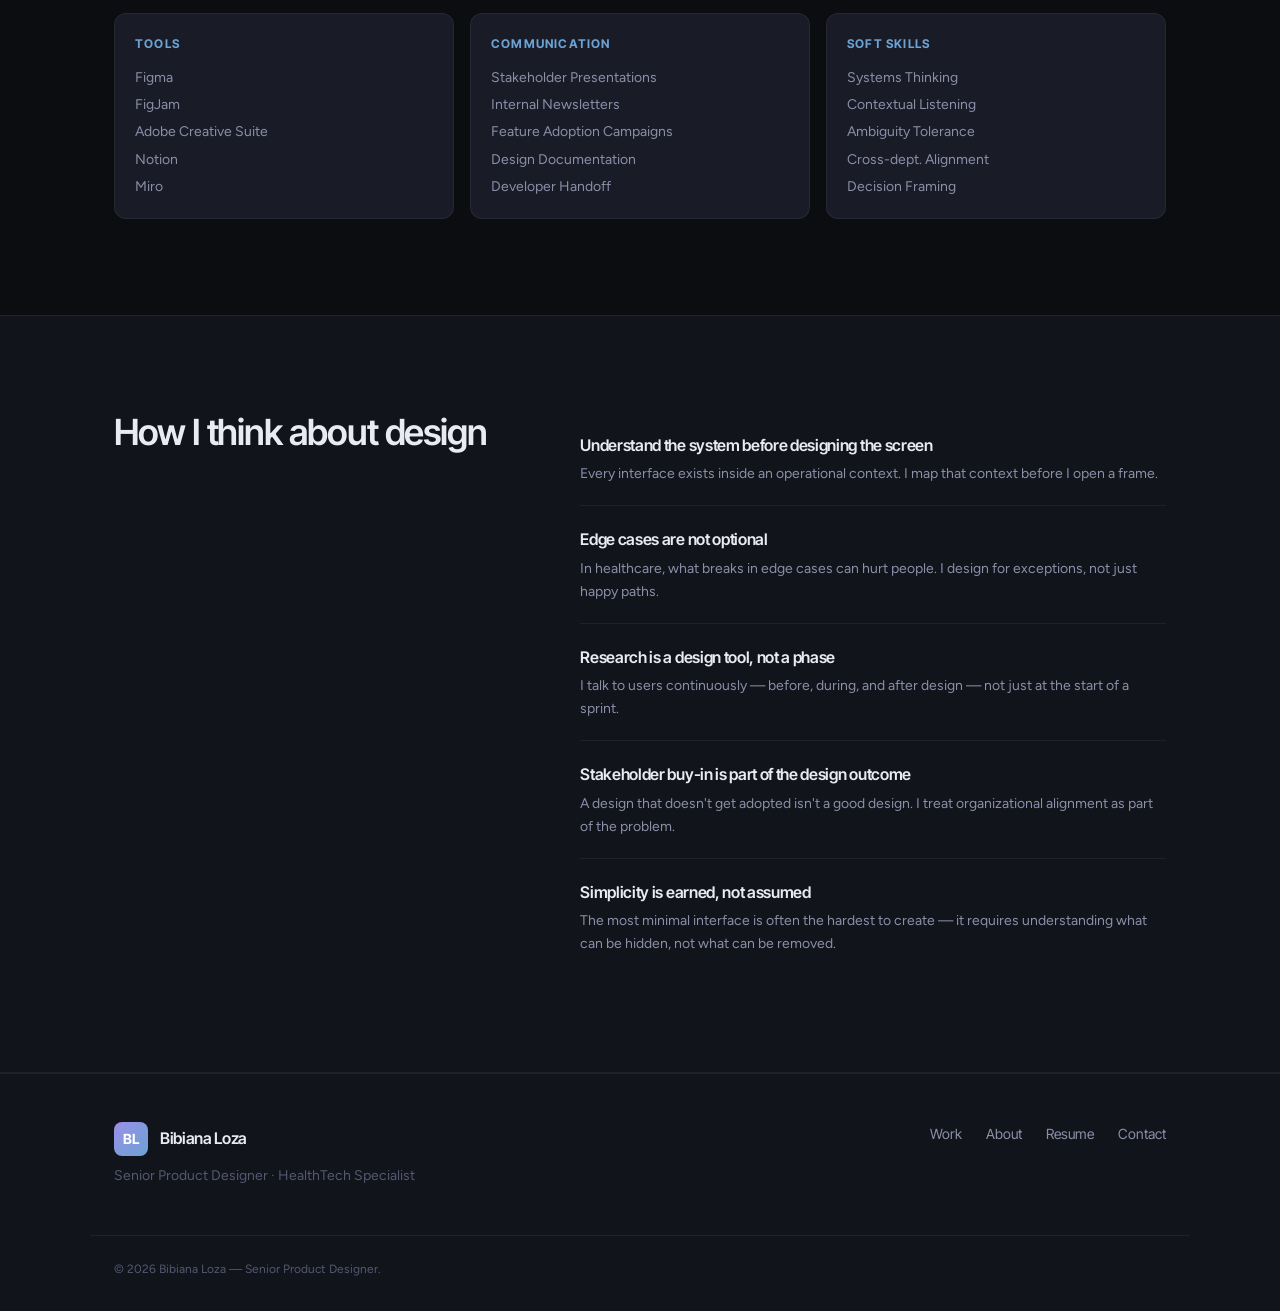
==== commit ff14a04c: "[feature] Add pictures of projects" ====
--- a/about.html
+++ b/about.html
@@ -320,7 +320,7 @@
       </nav>
     </div>
     <div class="container footer__bottom">
-      <p>© 2025 Bibiana Loza — Senior Product Designer.</p>
+      <p>© 2026 Bibiana Loza — Senior Product Designer.</p>
     </div>
   </footer>
 
--- a/css/styles.css
+++ b/css/styles.css
@@ -463,6 +463,13 @@
   align-items: center;
   justify-content: center;
   min-height: 200px;
+}
+
+.project-card__image-img {
+  width: 100%;
+  height: 100%;
+  object-fit: cover;
+  object-position: center;
 }
 
 .project-card__icon {
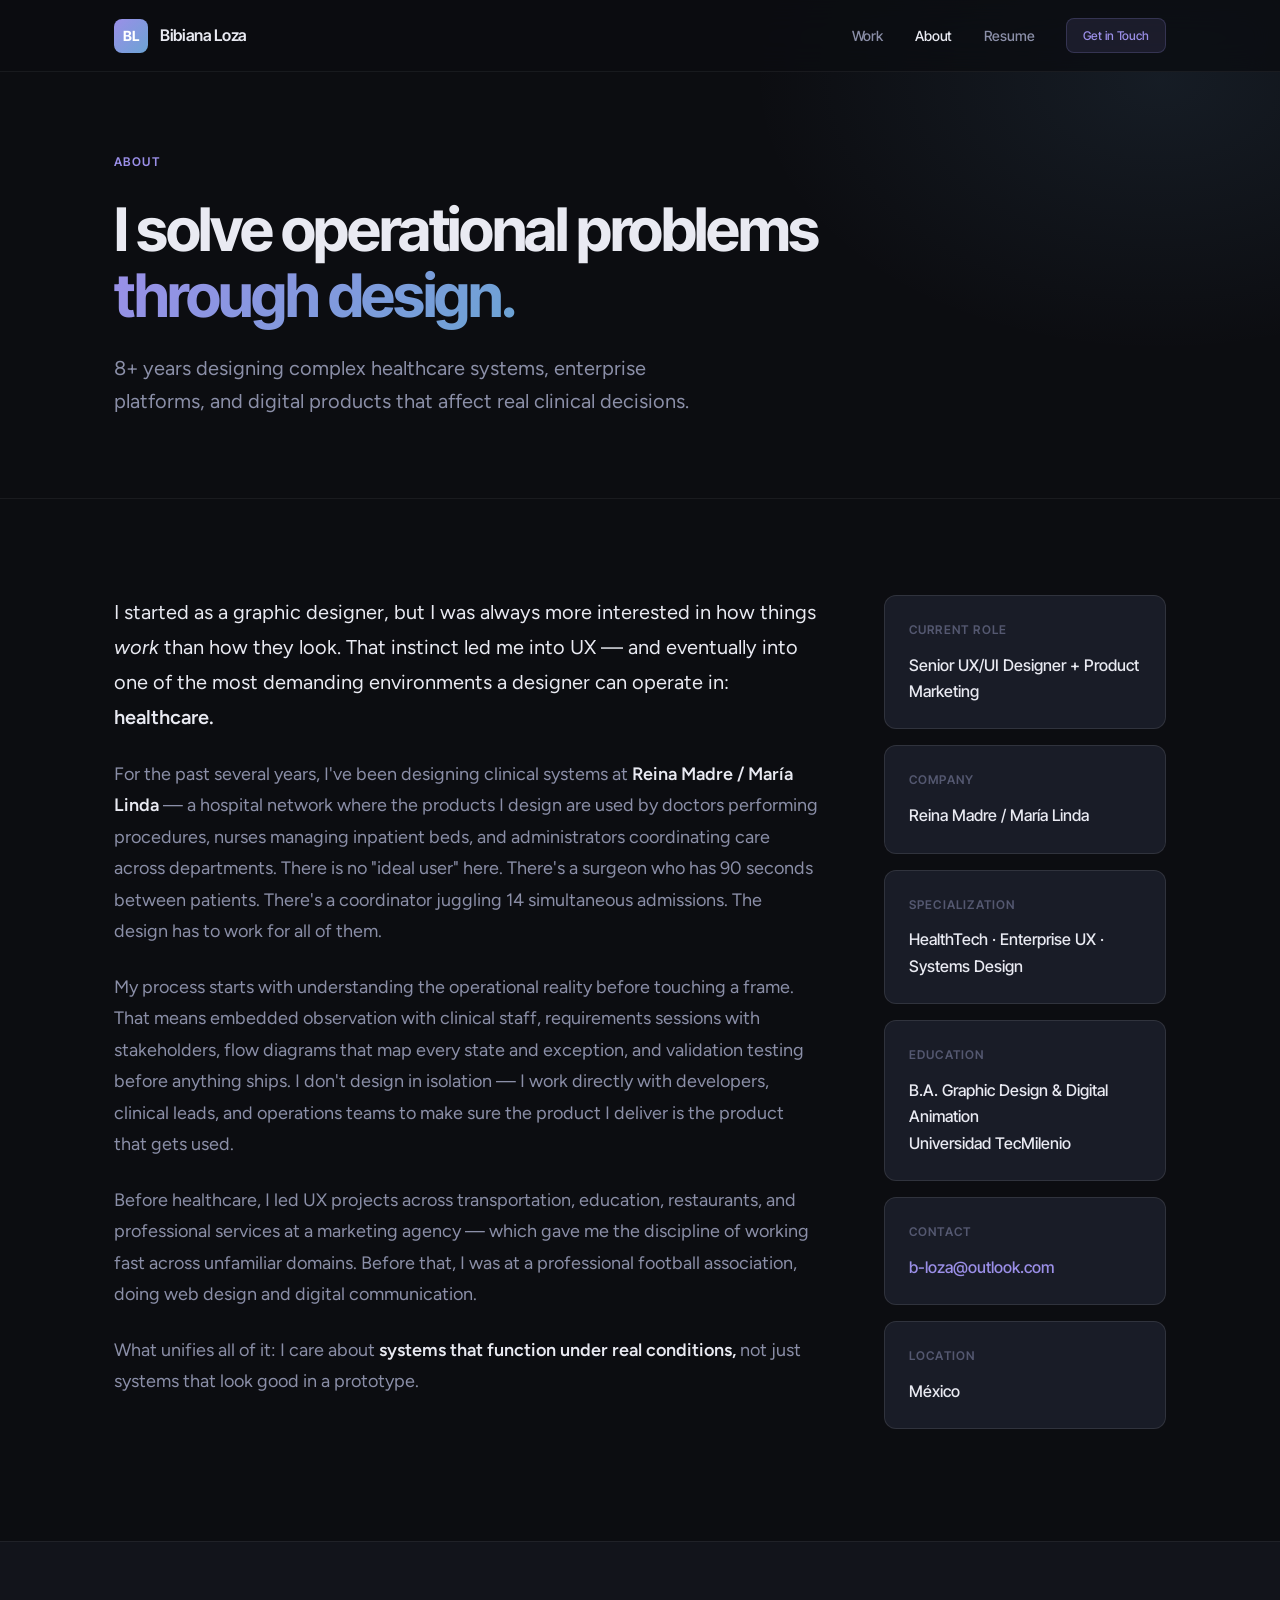
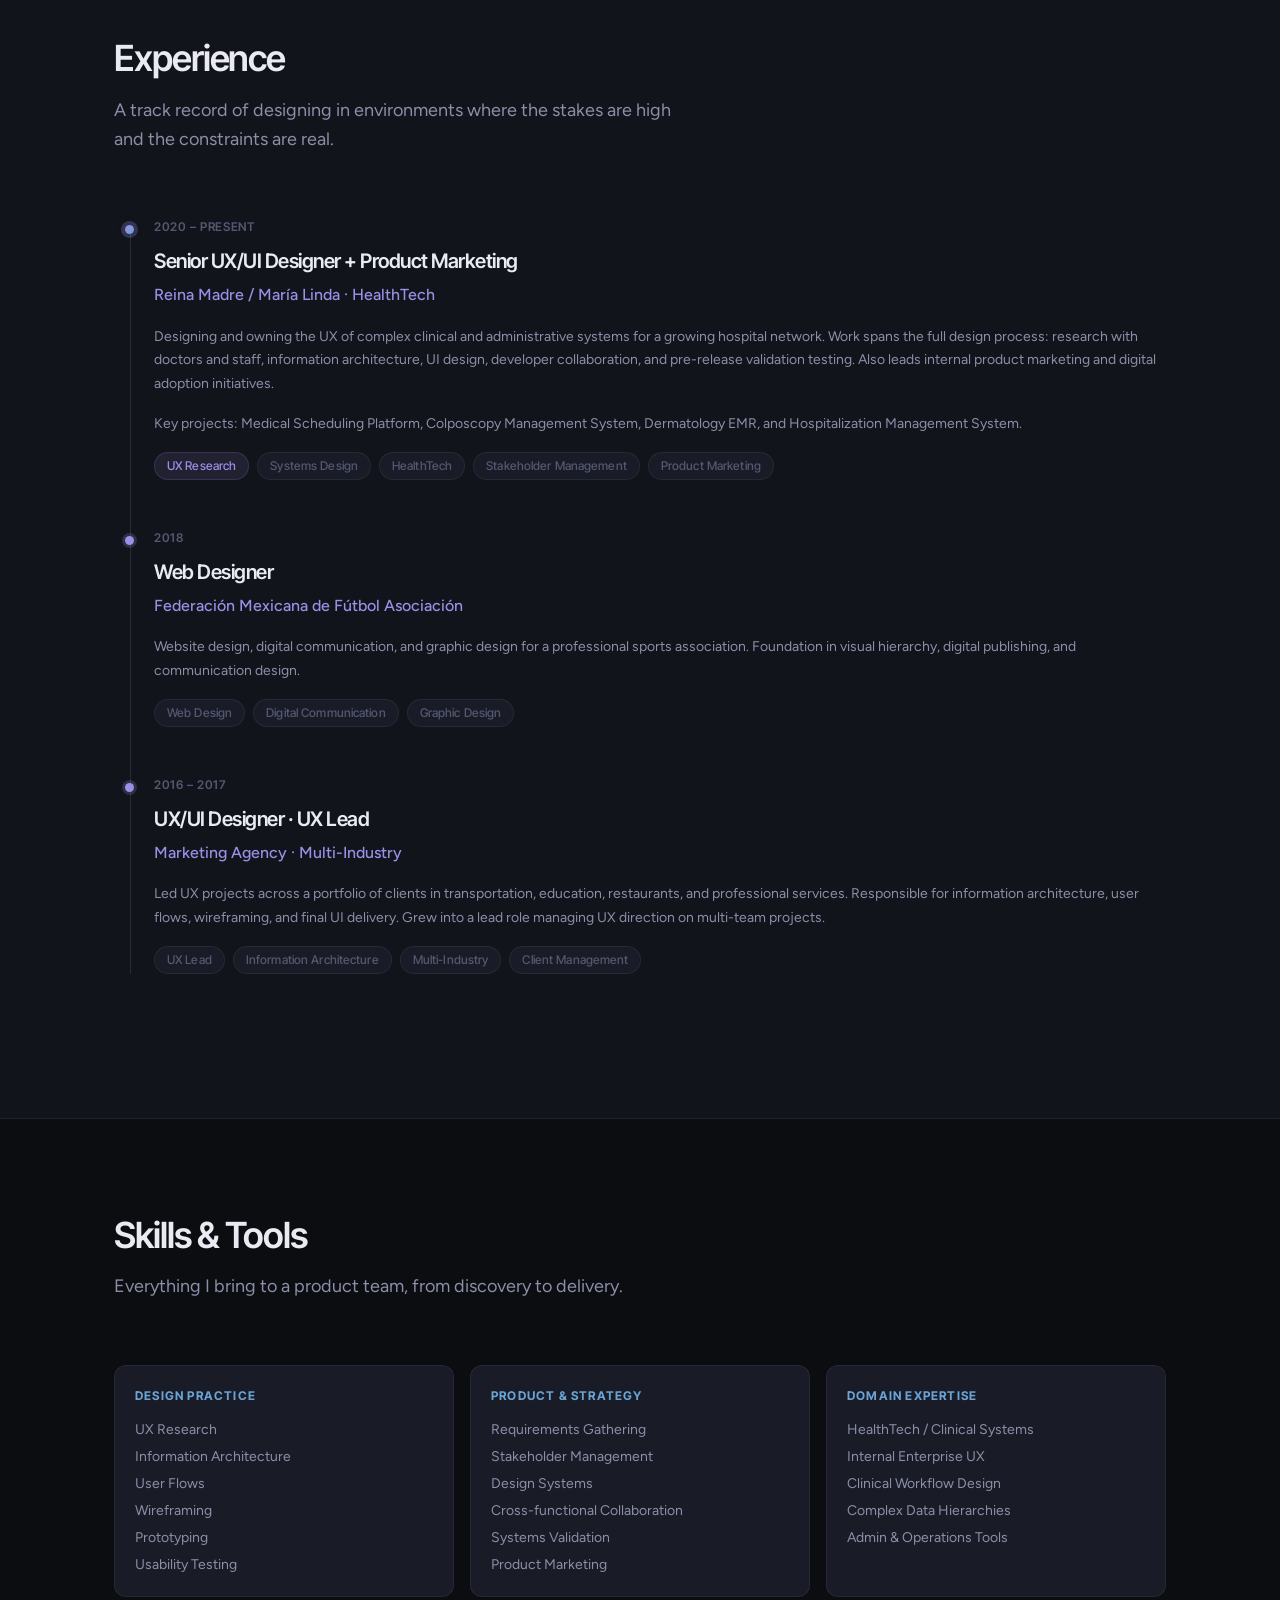
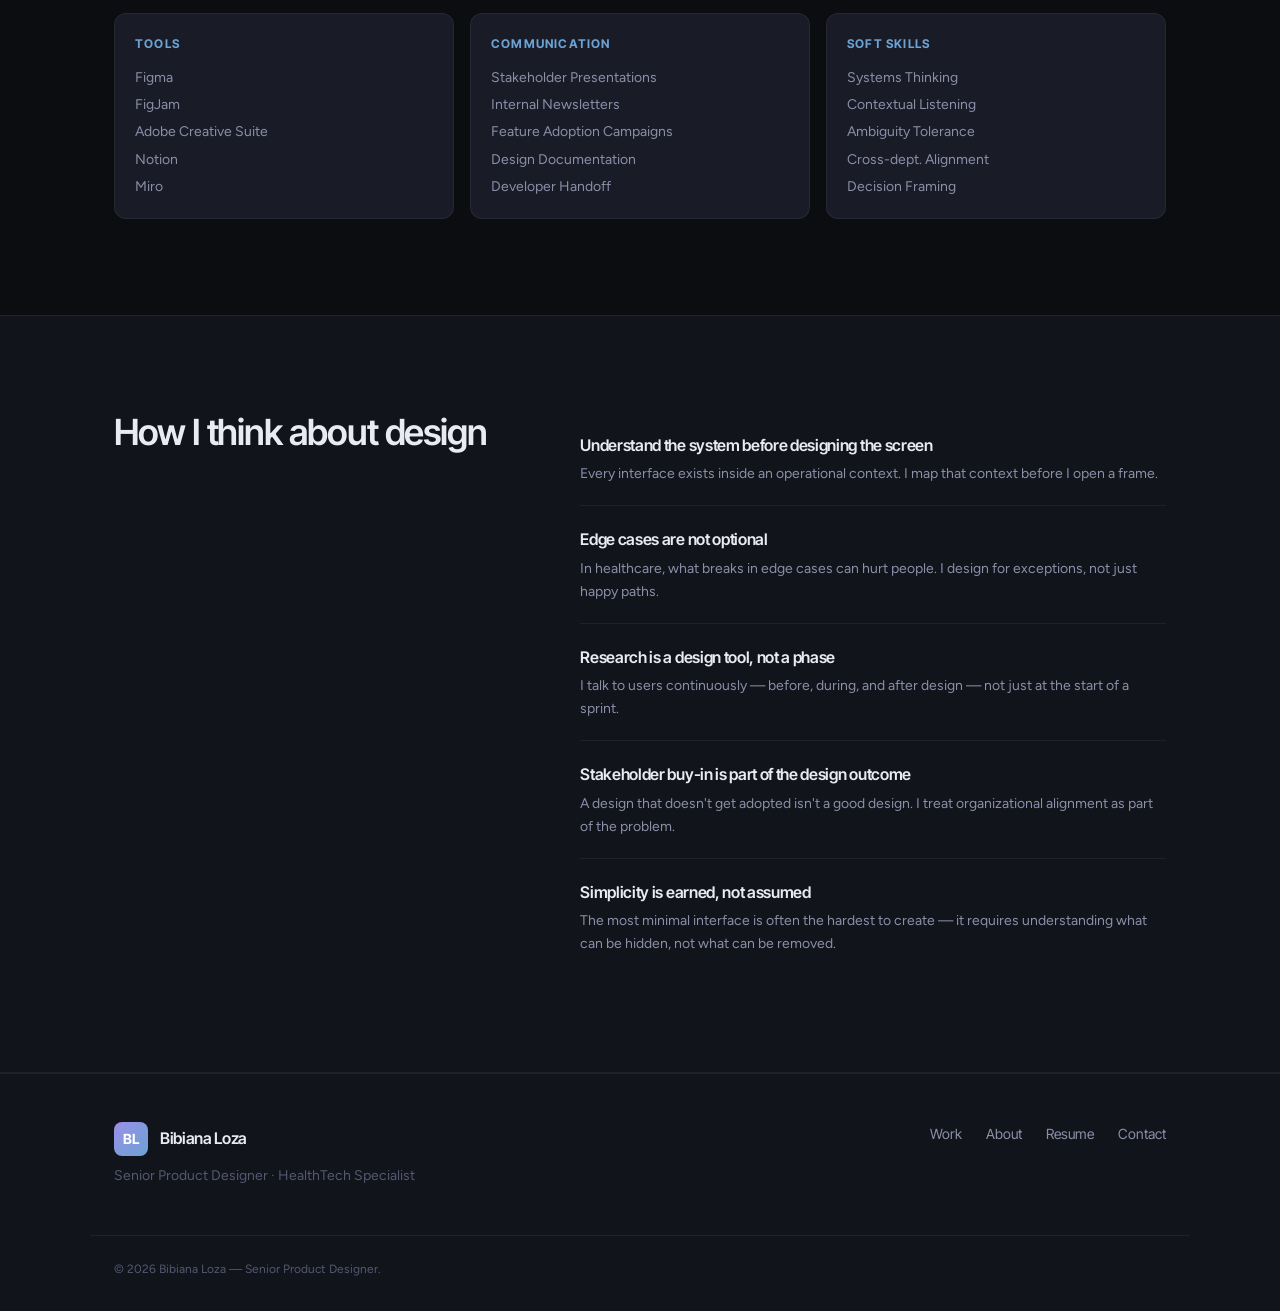
==== commit 974f26df: "[feature] Update presentation data" ====
--- a/about.html
+++ b/about.html
@@ -10,6 +10,7 @@
   <link href="https://fonts.googleapis.com/css2?family=Inter+Tight:ital,wght@0,300;0,400;0,500;0,600;0,700;1,400&family=Figtree:wght@300;400;500;600;700&display=swap" rel="stylesheet">
   <link rel="stylesheet" href="css/design-system.css">
   <link rel="stylesheet" href="css/styles.css">
+  <link rel="shortcut icon" href="assets/logo-bibi-loza.ico" type="image/x-icon">
 </head>
 <body>
 
@@ -155,7 +156,23 @@
         </div>
 
         <div class="timeline-item">
-          <div class="timeline-item__period">2016 – 2020</div>
+          <div class="timeline-item__period">2018</div>
+          <div class="timeline-item__role">Web Designer</div>
+          <div class="timeline-item__company">Federación Mexicana de Fútbol Asociación</div>
+          <p class="timeline-item__desc">
+            Website design, digital communication, and graphic design for a professional
+            sports association. Foundation in visual hierarchy, digital publishing,
+            and communication design.
+          </p>
+          <div class="timeline-item__tags">
+            <span class="tag">Web Design</span>
+            <span class="tag">Digital Communication</span>
+            <span class="tag">Graphic Design</span>
+          </div>
+        </div>
+
+        <div class="timeline-item">
+          <div class="timeline-item__period">2016 – 2017</div>
           <div class="timeline-item__role">UX/UI Designer · UX Lead</div>
           <div class="timeline-item__company">Marketing Agency · Multi-Industry</div>
           <p class="timeline-item__desc">
@@ -169,22 +186,6 @@
             <span class="tag">Information Architecture</span>
             <span class="tag">Multi-Industry</span>
             <span class="tag">Client Management</span>
-          </div>
-        </div>
-
-        <div class="timeline-item">
-          <div class="timeline-item__period">2014 – 2016</div>
-          <div class="timeline-item__role">Web Designer</div>
-          <div class="timeline-item__company">Professional Football Players Association</div>
-          <p class="timeline-item__desc">
-            Website design, digital communication, and graphic design for a professional
-            sports association. Foundation in visual hierarchy, digital publishing,
-            and communication design.
-          </p>
-          <div class="timeline-item__tags">
-            <span class="tag">Web Design</span>
-            <span class="tag">Digital Communication</span>
-            <span class="tag">Graphic Design</span>
           </div>
         </div>
 
--- a/css/styles.css
+++ b/css/styles.css
@@ -443,13 +443,9 @@
 }
 
 .project-card__image {
-  aspect-ratio: 16/9;
+  aspect-ratio: 25/9;
   position: relative;
   overflow: hidden;
-}
-
-.project-card--wide .project-card__image {
-  aspect-ratio: auto;
 }
 
 .project-card__image--1 { background: linear-gradient(135deg, #1a1830 0%, #1c2540 100%); }
@@ -462,7 +458,6 @@
   display: flex;
   align-items: center;
   justify-content: center;
-  min-height: 200px;
 }
 
 .project-card__image-img {
